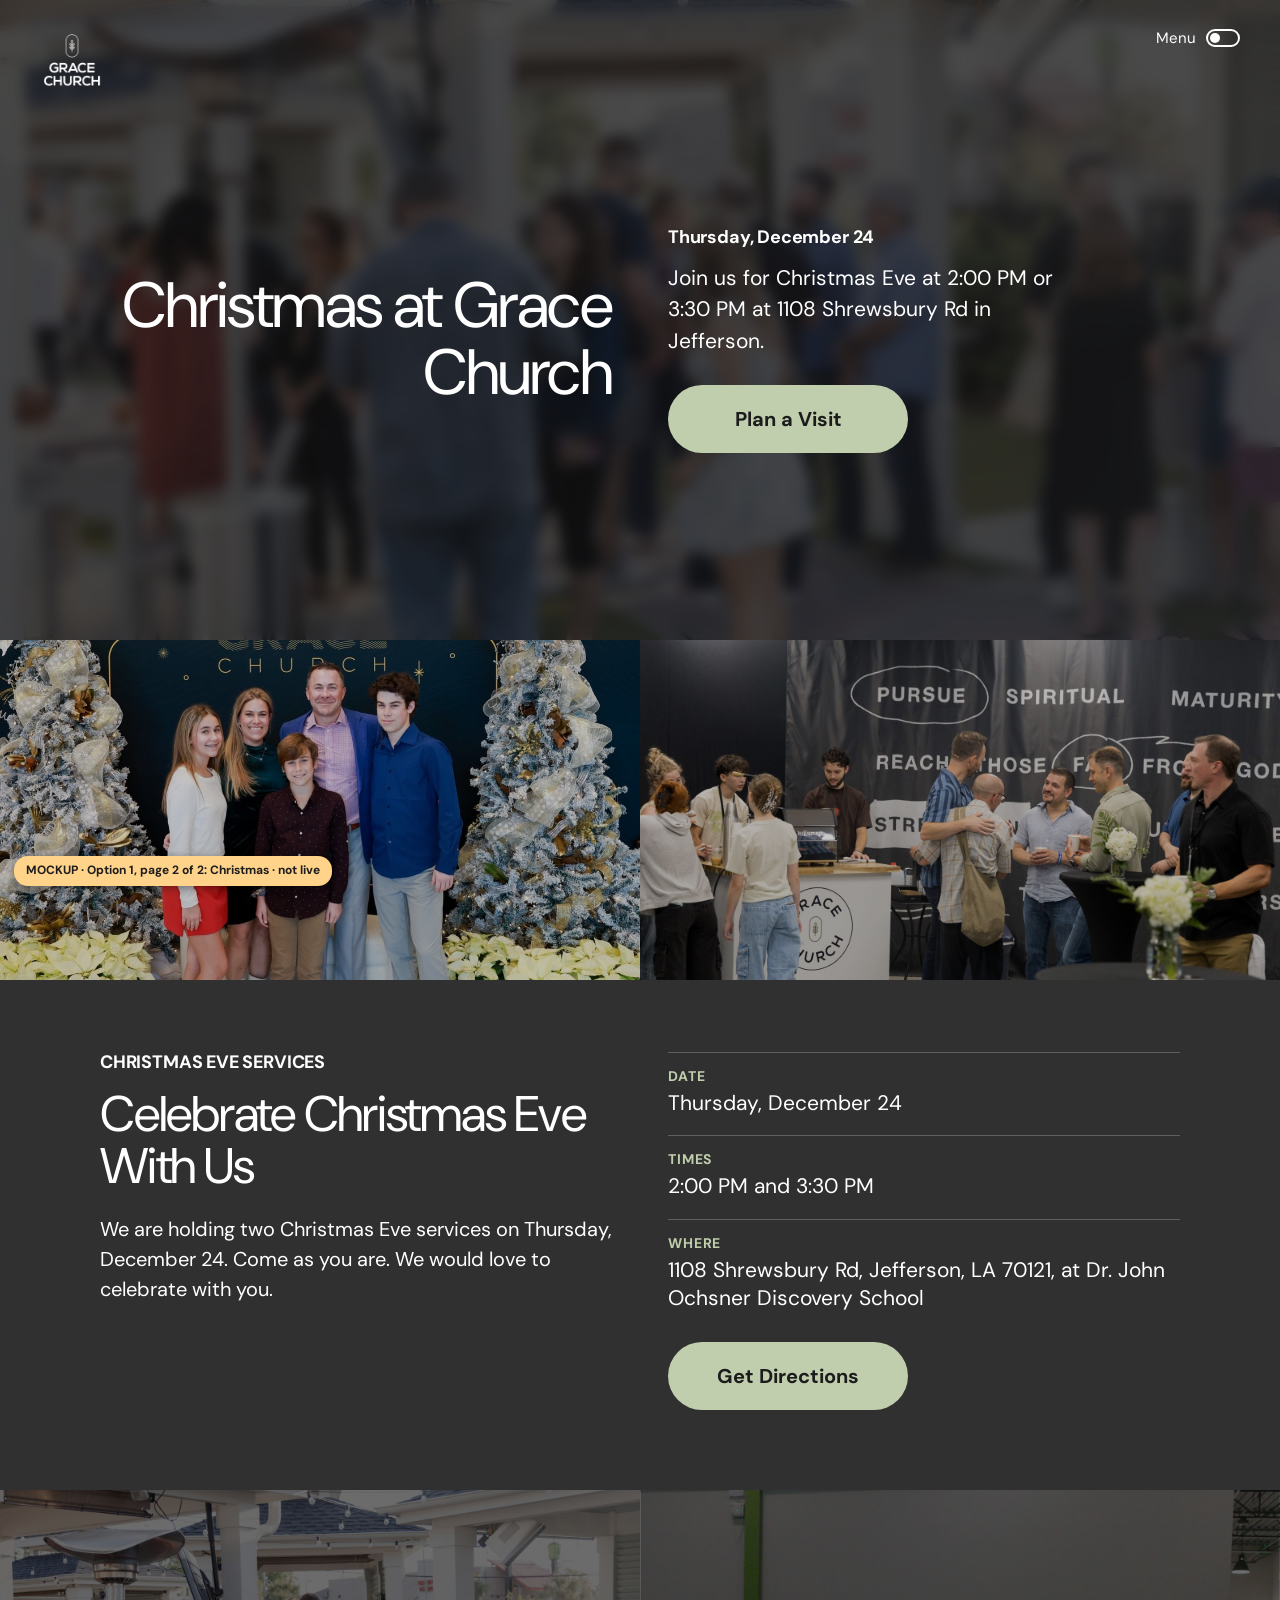
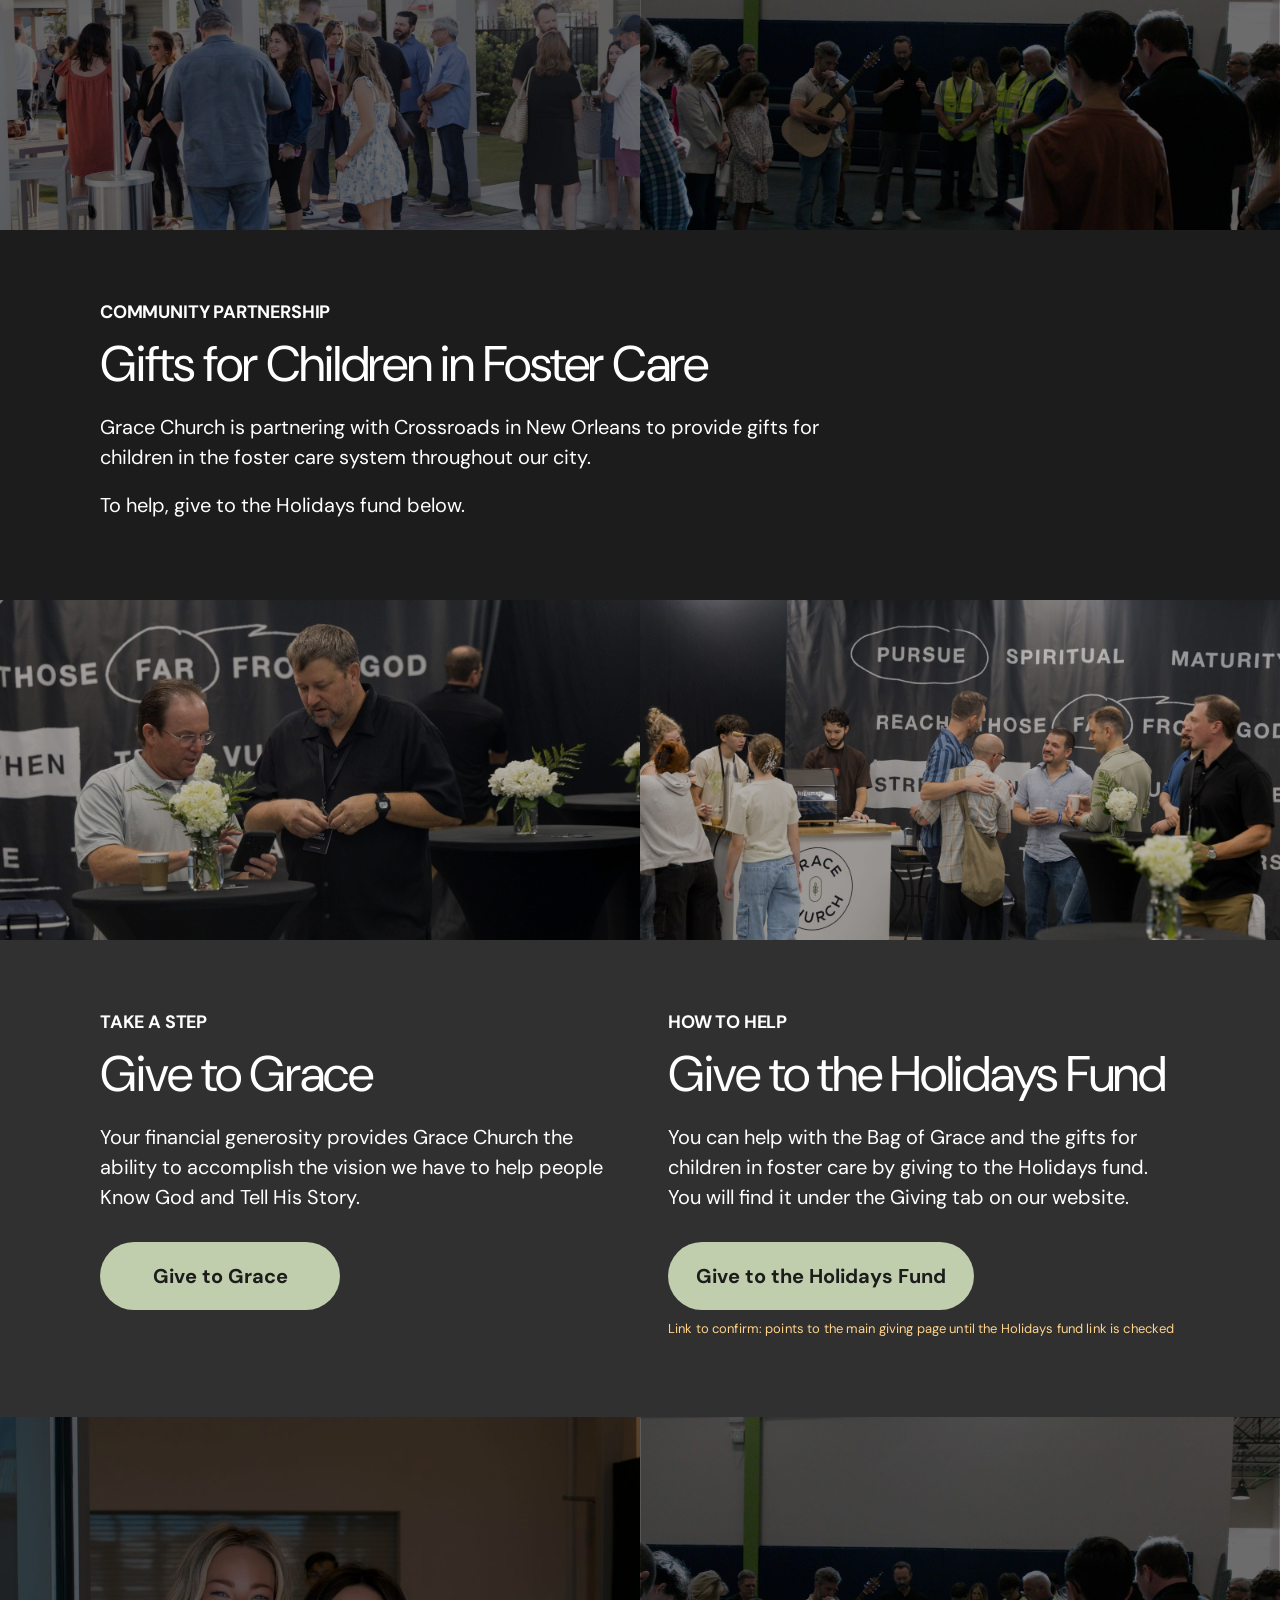
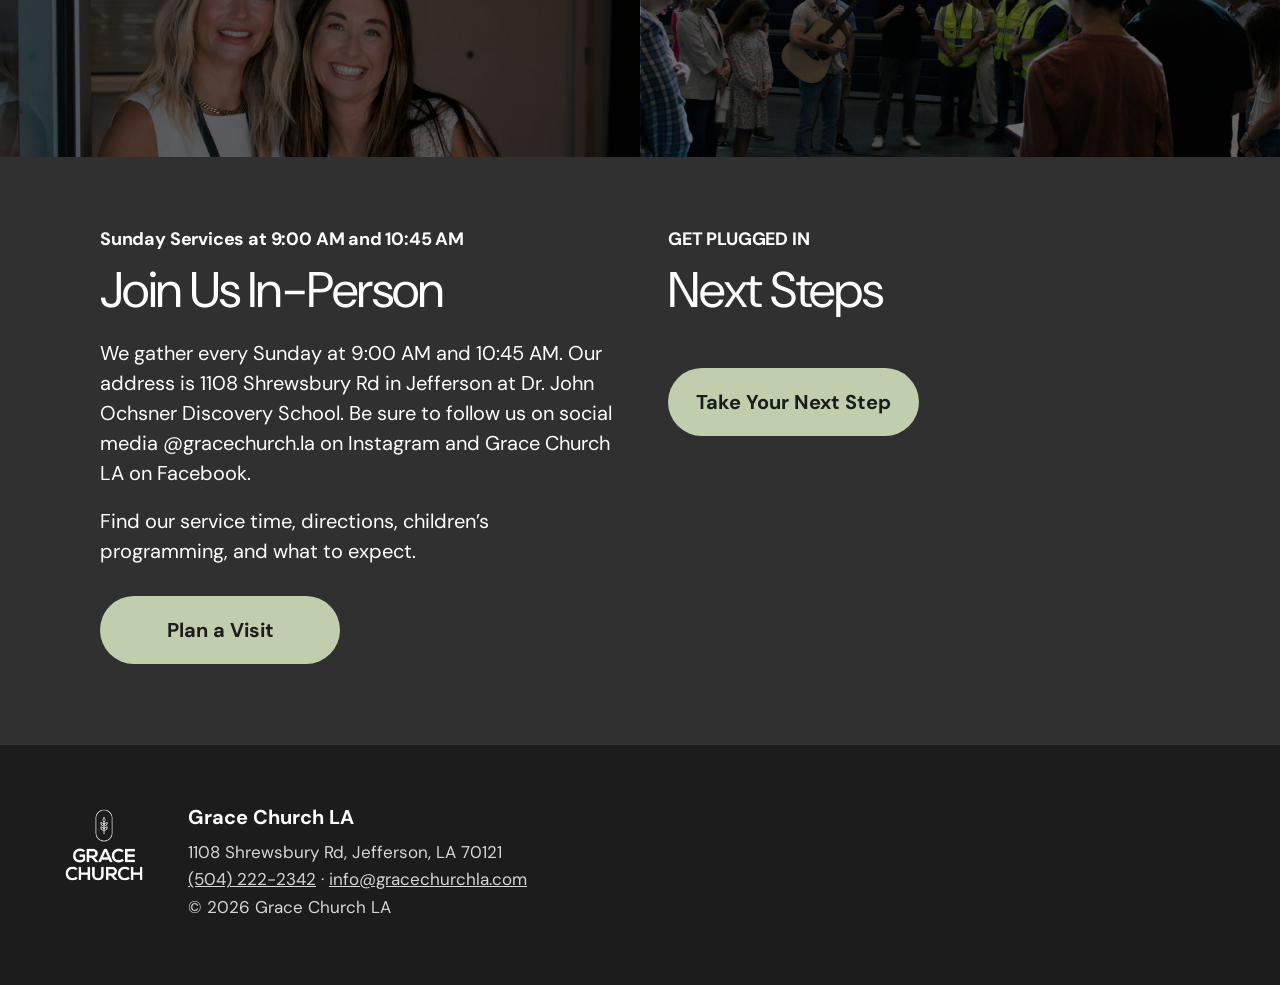
==== option1-page2-christmas.html @ ebaafb2e "Grace Church LA holiday page mockups (Set 1 and Set 2)" ====
<!doctype html>
<html lang="en">
<head>
<meta charset="utf-8">
<meta name="viewport" content="width=device-width, initial-scale=1">
<title>Christmas at Grace Church | Grace Church LA</title>
<meta name="robots" content="noindex">
<meta name="description" content="Mockup. Christmas Eve services at 2:00 PM and 3:30 PM on December 24, plus gifts for children in foster care through Crossroads.">
<link rel="preconnect" href="https://fonts.googleapis.com">
<link rel="preconnect" href="https://fonts.gstatic.com" crossorigin>
<link href="https://fonts.googleapis.com/css2?family=DM+Sans:wght@400;500;700&display=swap" rel="stylesheet">
<link rel="stylesheet" href="style.css?v=3">
</head>
<body>
<header class="hero">
  <div class="topbar">
    <a href="https://www.gracechurchla.com/"><img src="img/logo-white-stacked.png" alt="Grace Church"></a>
    <div class="menu">Menu <span class="toggle"></span></div>
  </div>
  <div class="hero-grid">
    <h1>Christmas at Grace Church</h1>
    <div>
      <div class="eyebrow">Thursday, December 24</div>
      <p>Join us for Christmas Eve at 2:00 PM or 3:30 PM at 1108 Shrewsbury Rd in Jefferson.</p>
      <a class="btn" href="https://www.gracechurchla.com/service-info">Plan a Visit</a>
    </div>
  </div>
</header>
<section class="band"><div class="strip"><div class="ph"><img src="img/christmas-backdrop.jpg" alt=""></div><div class="ph"><img src="img/hero-a-s.jpg" alt=""></div></div><div class="cols"><div><div class="eyebrow caps">Christmas Eve Services</div><h2>Celebrate Christmas Eve With Us</h2><p>We are holding two Christmas Eve services on Thursday, December 24. Come as you are. We would love to celebrate with you.</p></div><div><ul class="facts" style="margin-top:0"><li><b>Date</b><span>Thursday, December 24</span></li><li><b>Times</b><span>2:00 PM and 3:30 PM</span></li><li><b>Where</b><span>1108 Shrewsbury Rd, Jefferson, LA 70121, at Dr. John Ochsner Discovery School</span></li></ul><a class="btn" href="https://www.google.com/maps/search/?api=1&query=1108+Shrewsbury+Rd+Jefferson+LA+70121" style="margin-top:30px">Get Directions</a></div></div></section><section class="band ink"><div class="strip"><div class="ph"><img src="img/hero-b-s.jpg" alt=""></div><div class="ph"><img src="img/worship-s.jpg" alt=""></div></div><div class="cols single"><div><div class="eyebrow caps">Community Partnership</div><h2>Gifts for Children in Foster Care</h2><p>Grace Church is partnering with Crossroads in New Orleans to provide gifts for children in the foster care system throughout our city.</p><p>To help, give to the Holidays fund below.</p></div></div></section>
<section class="band">
  <div class="strip"><img src="img/conversation-s.jpg" alt=""><img src="img/hero-a-s.jpg" alt=""></div>
  <div class="cols">
    <div>
      <div class="eyebrow caps">Take a Step</div>
      <h2>Give to Grace</h2>
      <p>Your financial generosity provides Grace Church the ability to accomplish the vision we have to help people Know God and Tell His Story.</p>
      <a class="btn" href="https://gracechurchla.churchcenter.com/giving">Give to Grace</a>
    </div>
    <div id="help">
      <div class="eyebrow caps">How to Help</div>
      <h2>Give to the Holidays Fund</h2>
      <p>You can help with the Bag of Grace and the gifts for children in foster care by giving to the Holidays fund. You will find it under the Giving tab on our website.</p>
      <a class="btn" href="https://gracechurchla.churchcenter.com/giving">Give to the Holidays Fund</a>
      <span class="note">Link to confirm: points to the main giving page until the Holidays fund link is checked</span>
    </div>
  </div>
</section>
<section class="band">
  <div class="strip"><img src="img/volunteers-s.jpg" alt="Two Grace Church volunteers smiling at the guest entrance"><img src="img/worship-s.jpg" alt="Grace Church gathering with a guitarist leading worship"></div>
  <div class="cols">
    <div>
      <div class="eyebrow">Sunday Services at 9:00 AM and 10:45 AM</div>
      <h2>Join Us In-Person</h2>
      <p>We gather every Sunday at 9:00 AM and 10:45 AM. Our address is 1108 Shrewsbury Rd in Jefferson at Dr. John Ochsner Discovery School. Be sure to follow us on social media @gracechurch.la on Instagram and Grace Church LA on Facebook.</p>
      <p>Find our service time, directions, children&rsquo;s programming, and what to expect.</p>
      <a class="btn" href="https://www.gracechurchla.com/service-info">Plan a Visit</a>
    </div>
    <div class="stack">
      <div class="eyebrow caps">Get Plugged In</div>
      <h2>Next Steps</h2>
      <a class="btn" href="https://www.gracechurchla.com/next-steps">Take Your Next Step</a>
    </div>
  </div>
</section>
<footer>
  <div class="foot">
    <img src="img/logo-white-stacked.png" alt="">
    <p><strong>Grace Church LA</strong>
      1108 Shrewsbury Rd, Jefferson, LA 70121<br>
      <a href="tel:15042222342">(504) 222-2342</a> &middot; <a href="mailto:info@gracechurchla.com">info@gracechurchla.com</a><br>
      &copy; 2026 Grace Church LA</p>
  </div>
</footer>
<div class="tag">MOCKUP &middot; Option 1, page 2 of 2: Christmas &middot; not live</div>
</body>
</html>
---- style.css ----
/* Grace Church LA holiday page mockups. Tokens read from the live homepage on Nov 13, 2026:
   DM Sans, white headings at weight 400, alternating #1C1C1C / #303030 bands,
   pill buttons #C0CEAD with #1C1C1C text, 34px radius. No new colors or layouts. */
:root{
  --ink:#1C1C1C; --panel:#303030; --white:#FFFFFF; --sage:#C0CEAD;
  --muted:rgba(255,255,255,.82);
}
*{box-sizing:border-box;margin:0;padding:0}
html{scroll-behavior:smooth}
body{font-family:"DM Sans",system-ui,-apple-system,"Segoe UI",Roboto,sans-serif;background:var(--ink);color:var(--white);-webkit-font-smoothing:antialiased}
img{display:block;max-width:100%}
a{color:inherit}

/* Hero */
.hero{position:relative;min-height:640px;display:flex;align-items:center;background:#111 url("img/hero-b-s.jpg") center/cover no-repeat;isolation:isolate}
.hero::before{content:"";position:absolute;inset:0;background:rgba(20,20,20,.55);backdrop-filter:blur(7px);-webkit-backdrop-filter:blur(7px);z-index:-1}
.topbar{position:absolute;top:0;left:0;right:0;display:flex;justify-content:space-between;align-items:flex-start;padding:28px 40px}
.topbar img{width:64px;height:64px}
.menu{font-size:15px;display:flex;align-items:center;gap:10px}
.toggle{width:34px;height:18px;border:2px solid var(--white);border-radius:12px;position:relative}
.toggle::after{content:"";position:absolute;left:2px;top:2px;width:10px;height:10px;border-radius:50%;background:var(--white)}
.hero-grid{width:100%;max-width:1160px;margin:0 auto;padding:120px 40px 80px;display:grid;grid-template-columns:1fr 1fr;gap:56px;align-items:center}
h1,h2,h3{font-weight:400;letter-spacing:-.025em;line-height:1.04}
h1{font-size:clamp(40px,5.2vw,64px);text-align:right}
.hero p,.hero .eyebrow{max-width:30ch}
.eyebrow{font-weight:700;font-size:18px;line-height:1.2;letter-spacing:-.01em;margin-bottom:14px;text-transform:none}
.eyebrow.caps{text-transform:uppercase}
p{font-size:20px;line-height:1.5;color:var(--white)}
.hero p{font-size:21px;margin-bottom:28px}

/* Pill button */
.btn{display:inline-flex;align-items:center;justify-content:center;min-width:240px;height:68px;padding:6px 28px;border-radius:34px;background:var(--sage);color:var(--ink);font-weight:700;font-size:20px;text-decoration:none;text-align:center}
.btn:hover{filter:brightness(1.06)}
.btn:focus-visible{outline:3px solid var(--white);outline-offset:3px}
.note{display:block;margin-top:10px;font-size:13px;color:#FFD38A;letter-spacing:.01em}

/* Bands */
.band{background:var(--panel)}
.band.ink{background:var(--ink)}
.strip{display:grid;grid-template-columns:1fr 1fr;grid-template-rows:340px;height:340px;overflow:hidden}
.strip>*{min-width:0;min-height:0;height:340px;overflow:hidden}
.strip img{width:100%;height:340px;object-fit:cover;object-position:50% 20%;filter:brightness(.78)}
/* Crop windows set per photo so heads and faces stay inside the strip */
.strip img[src*="hero-a"]{object-position:50% 0%}
.strip img[src*="hero-b"]{object-position:50% 20%}
.strip img[src*="worship"]{object-position:50% 10%}
.strip img[src*="conversation"]{object-position:50% 0%}
.strip img[src*="christmas-backdrop"]{object-position:50% 42%}
.strip img[src*="volunteers"]{object-position:50% 44%}
.cols{max-width:1160px;margin:0 auto;padding:72px 40px 80px;display:grid;grid-template-columns:1fr 1fr;gap:56px}
.cols.single{grid-template-columns:minmax(0,760px)}
h2{font-size:clamp(34px,4.1vw,50px);margin-bottom:22px}
.band p+p{margin-top:18px}
.band .btn{margin-top:30px}
.facts{list-style:none;margin-top:28px;display:grid;gap:18px}
.facts li{border-top:1px solid rgba(255,255,255,.22);padding-top:14px}
.facts b{display:block;font-size:14px;letter-spacing:.06em;text-transform:uppercase;color:var(--sage);margin-bottom:4px}
.facts span{font-size:21px;line-height:1.35}
.stack{display:flex;flex-direction:column;align-items:flex-start}

/* Footer: wording matches the live footer (Grace Church LA, tap-to-call phone, address) */
footer{background:var(--ink);padding:56px 40px 64px;border-top:1px solid rgba(255,255,255,.12)}
.foot{max-width:1160px;margin:0 auto;display:grid;grid-template-columns:auto 1fr;gap:40px;align-items:start}
.foot img{width:88px}
.foot p{font-size:17px;line-height:1.6;color:var(--muted)}
.foot strong{display:block;font-size:20px;color:var(--white);margin-bottom:6px;font-weight:700}

/* Mockup label, not part of the design */
.tag{position:fixed;left:14px;bottom:14px;z-index:20;background:#FFD38A;color:#1C1C1C;font:700 12px/1.3 "DM Sans",system-ui,sans-serif;padding:7px 12px;border-radius:14px;box-shadow:0 2px 8px rgba(0,0,0,.4)}

@media(max-width:820px){
  .hero{min-height:0}
  .hero-grid,.cols{grid-template-columns:1fr;gap:32px}
  .hero-grid{padding:130px 24px 56px}
  h1{text-align:left}
  .cols{padding:48px 24px 56px}
  .strip{height:260px;grid-template-rows:260px;grid-template-columns:1fr}
  .strip>*,.strip img{height:260px}
  .strip>*:nth-child(2){display:none}
  .topbar{padding:20px 24px}
  .btn{min-width:0;width:100%}
  .foot{grid-template-columns:1fr}
  footer{padding:40px 24px 56px}
}
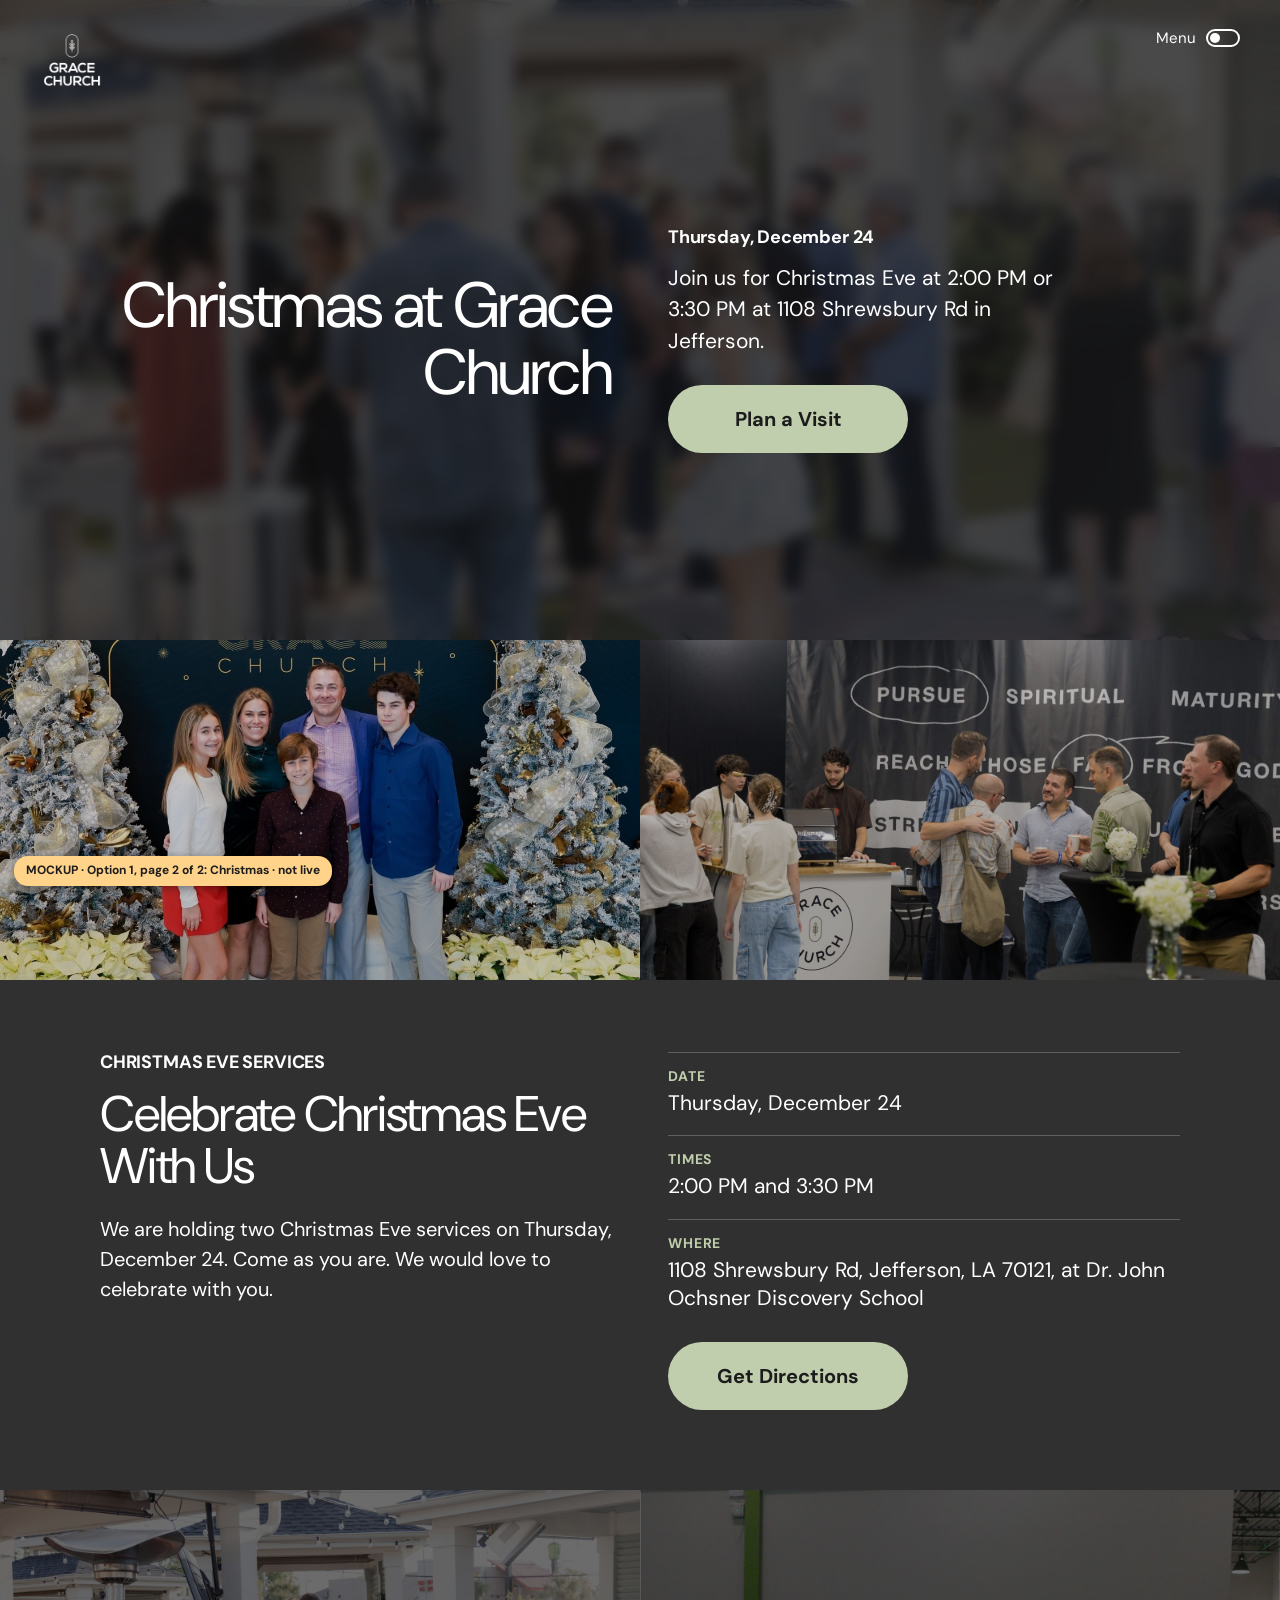
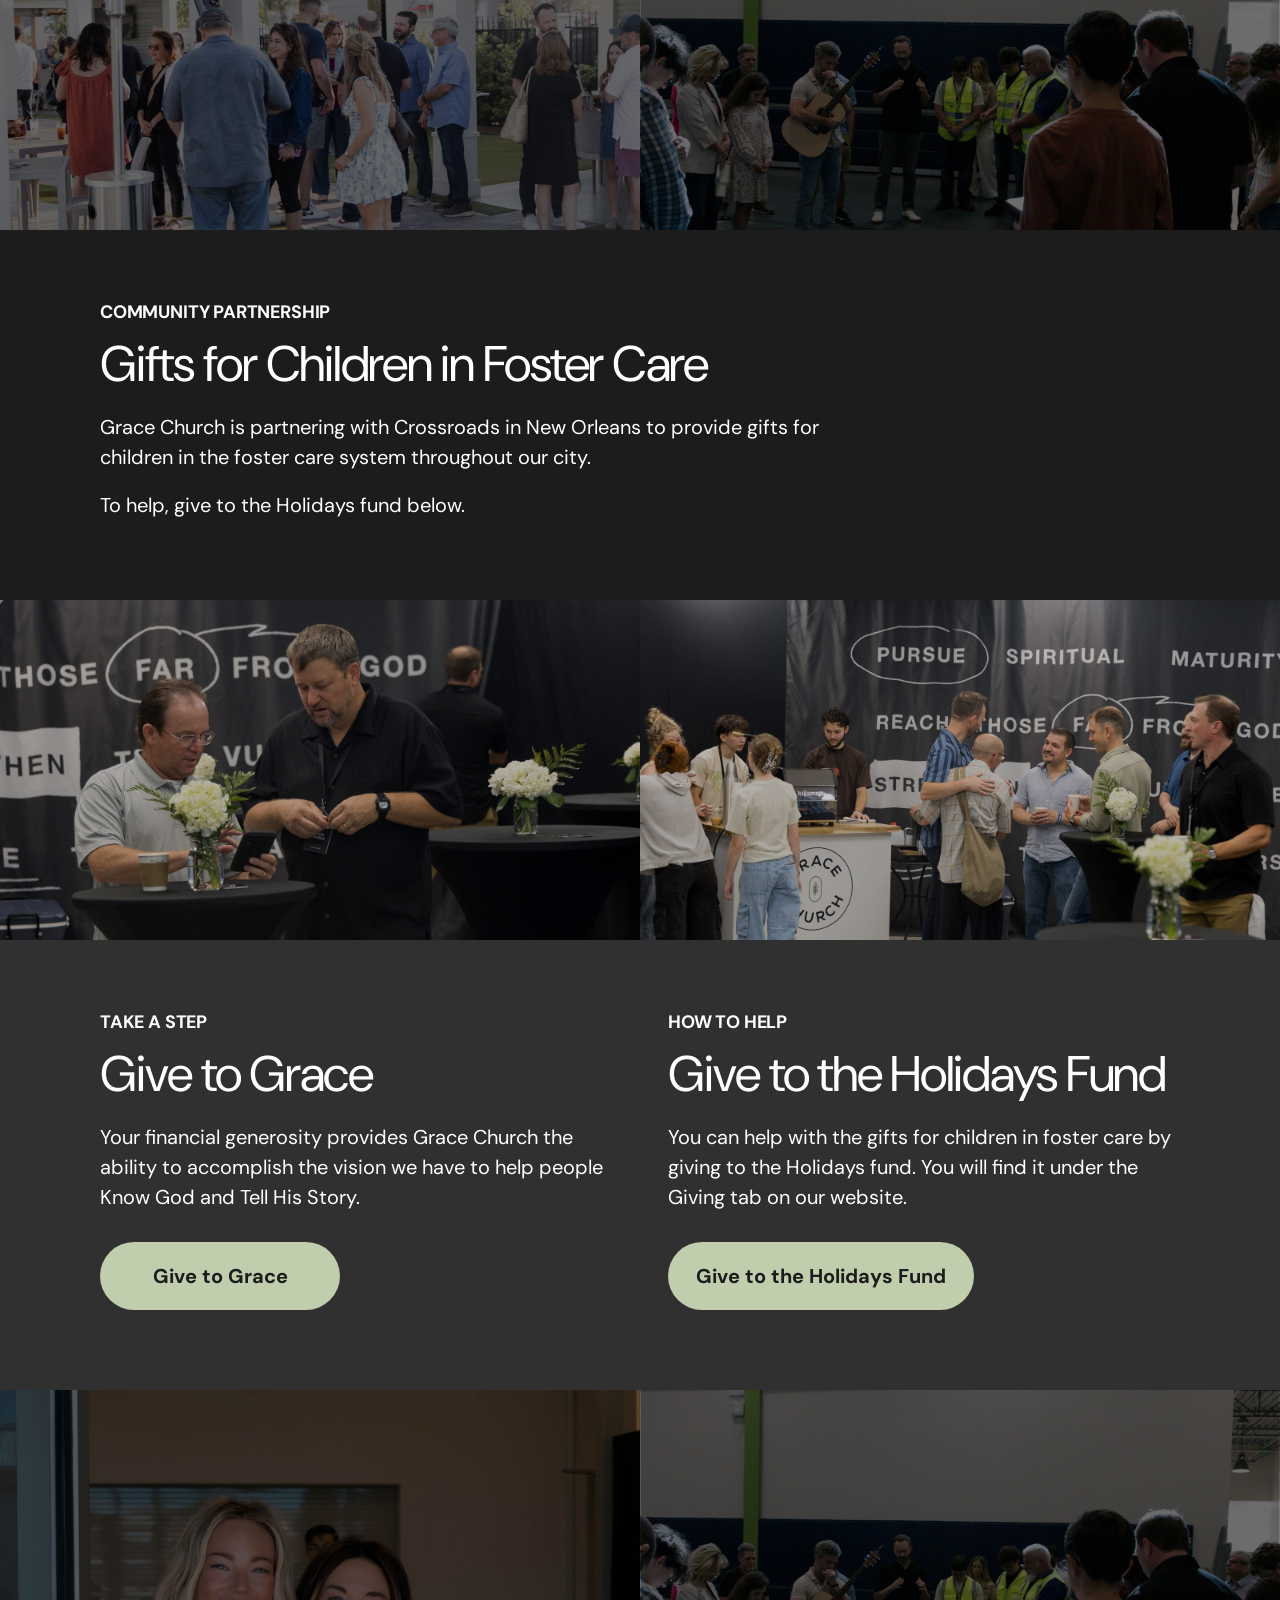
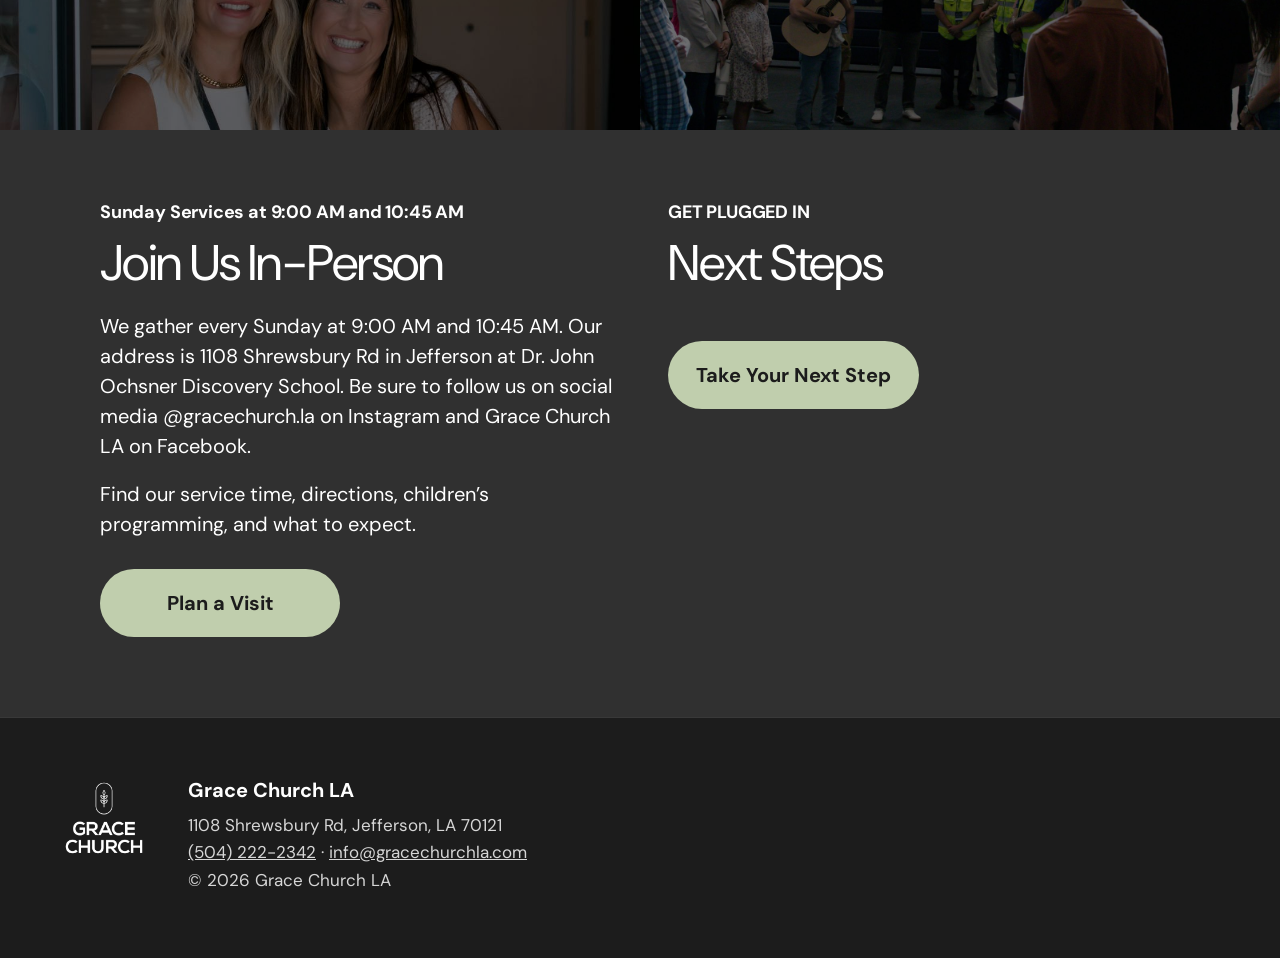
==== commit 34c05237: "Point Holidays fund buttons to the fund's own link; page-specific help sentence on the two-page Set " ====
--- a/option1-page2-christmas.html
+++ b/option1-page2-christmas.html
@@ -39,9 +39,8 @@
     <div id="help">
       <div class="eyebrow caps">How to Help</div>
       <h2>Give to the Holidays Fund</h2>
-      <p>You can help with the Bag of Grace and the gifts for children in foster care by giving to the Holidays fund. You will find it under the Giving tab on our website.</p>
-      <a class="btn" href="https://gracechurchla.churchcenter.com/giving">Give to the Holidays Fund</a>
-      <span class="note">Link to confirm: points to the main giving page until the Holidays fund link is checked</span>
+      <p>You can help with the gifts for children in foster care by giving to the Holidays fund. You will find it under the Giving tab on our website.</p>
+      <a class="btn" href="https://gracechurchla.churchcenter.com/giving/to/holidays">Give to the Holidays Fund</a>
     </div>
   </div>
 </section>
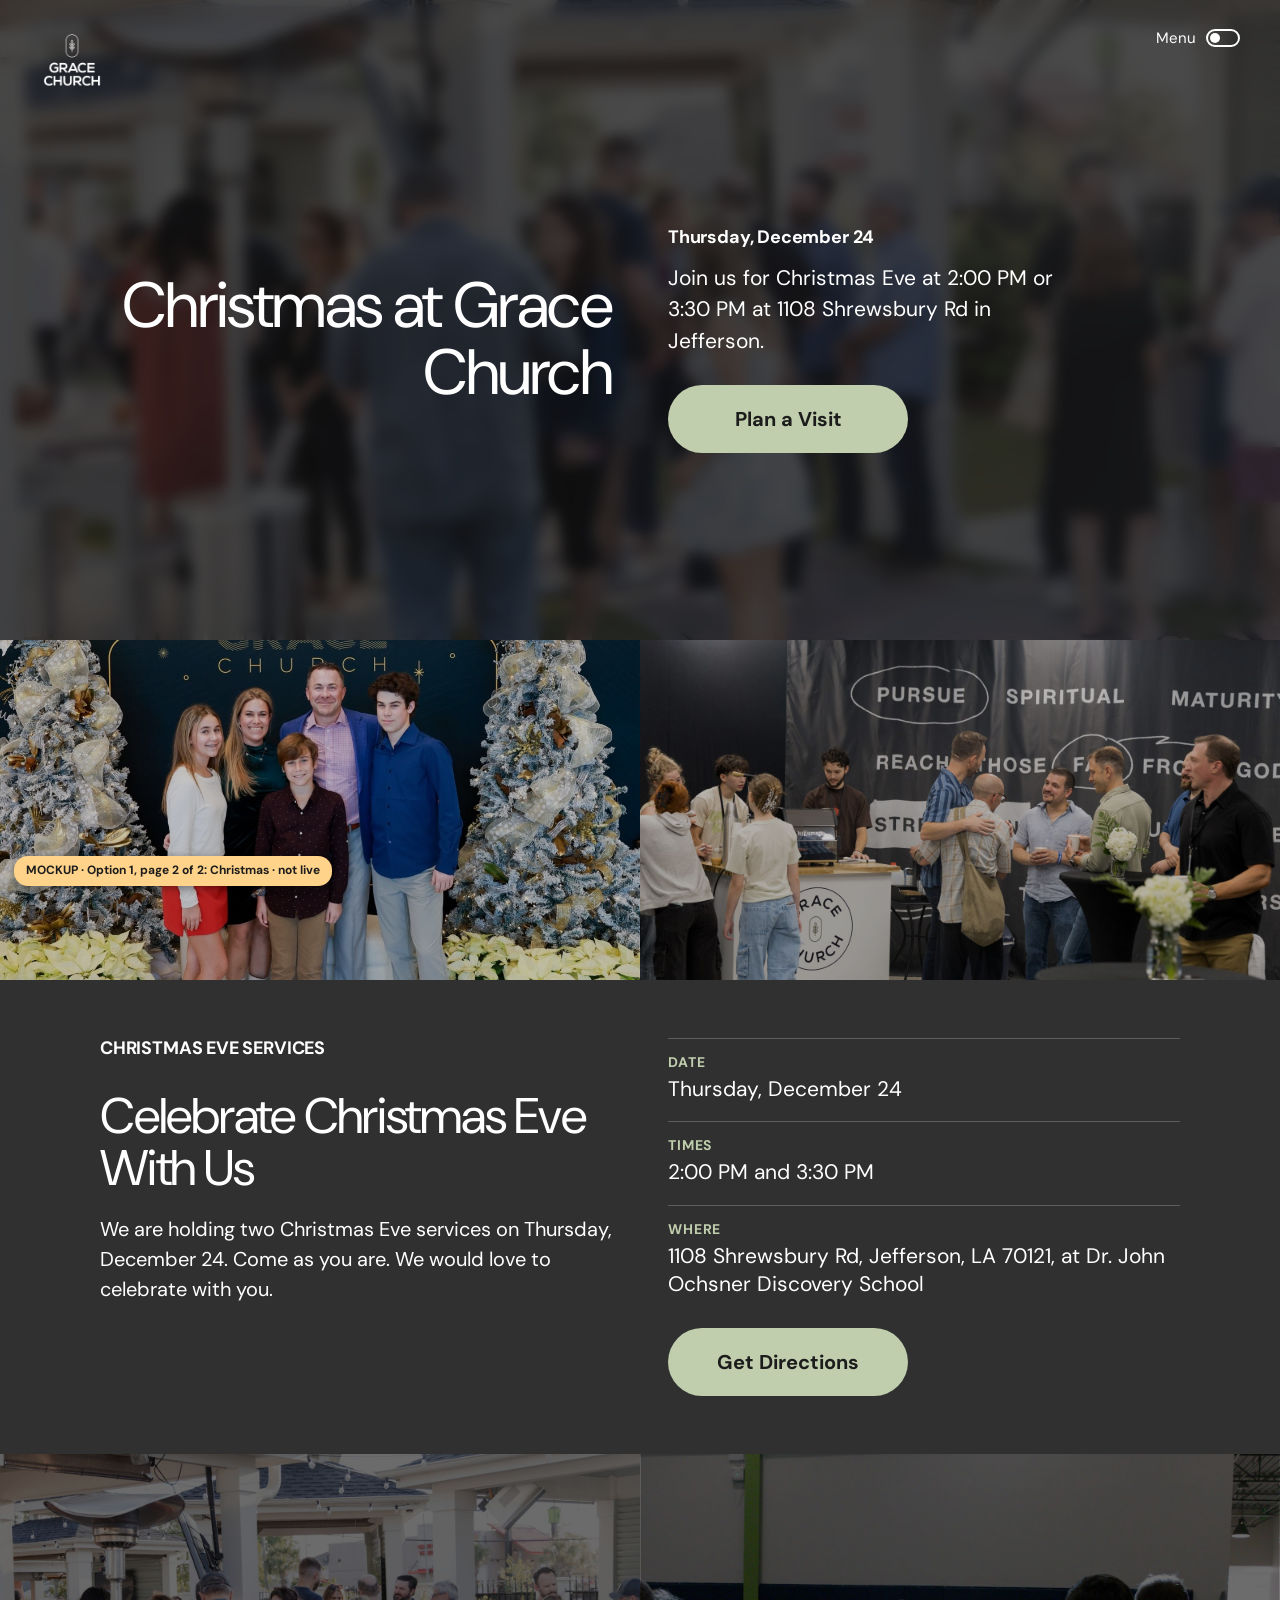
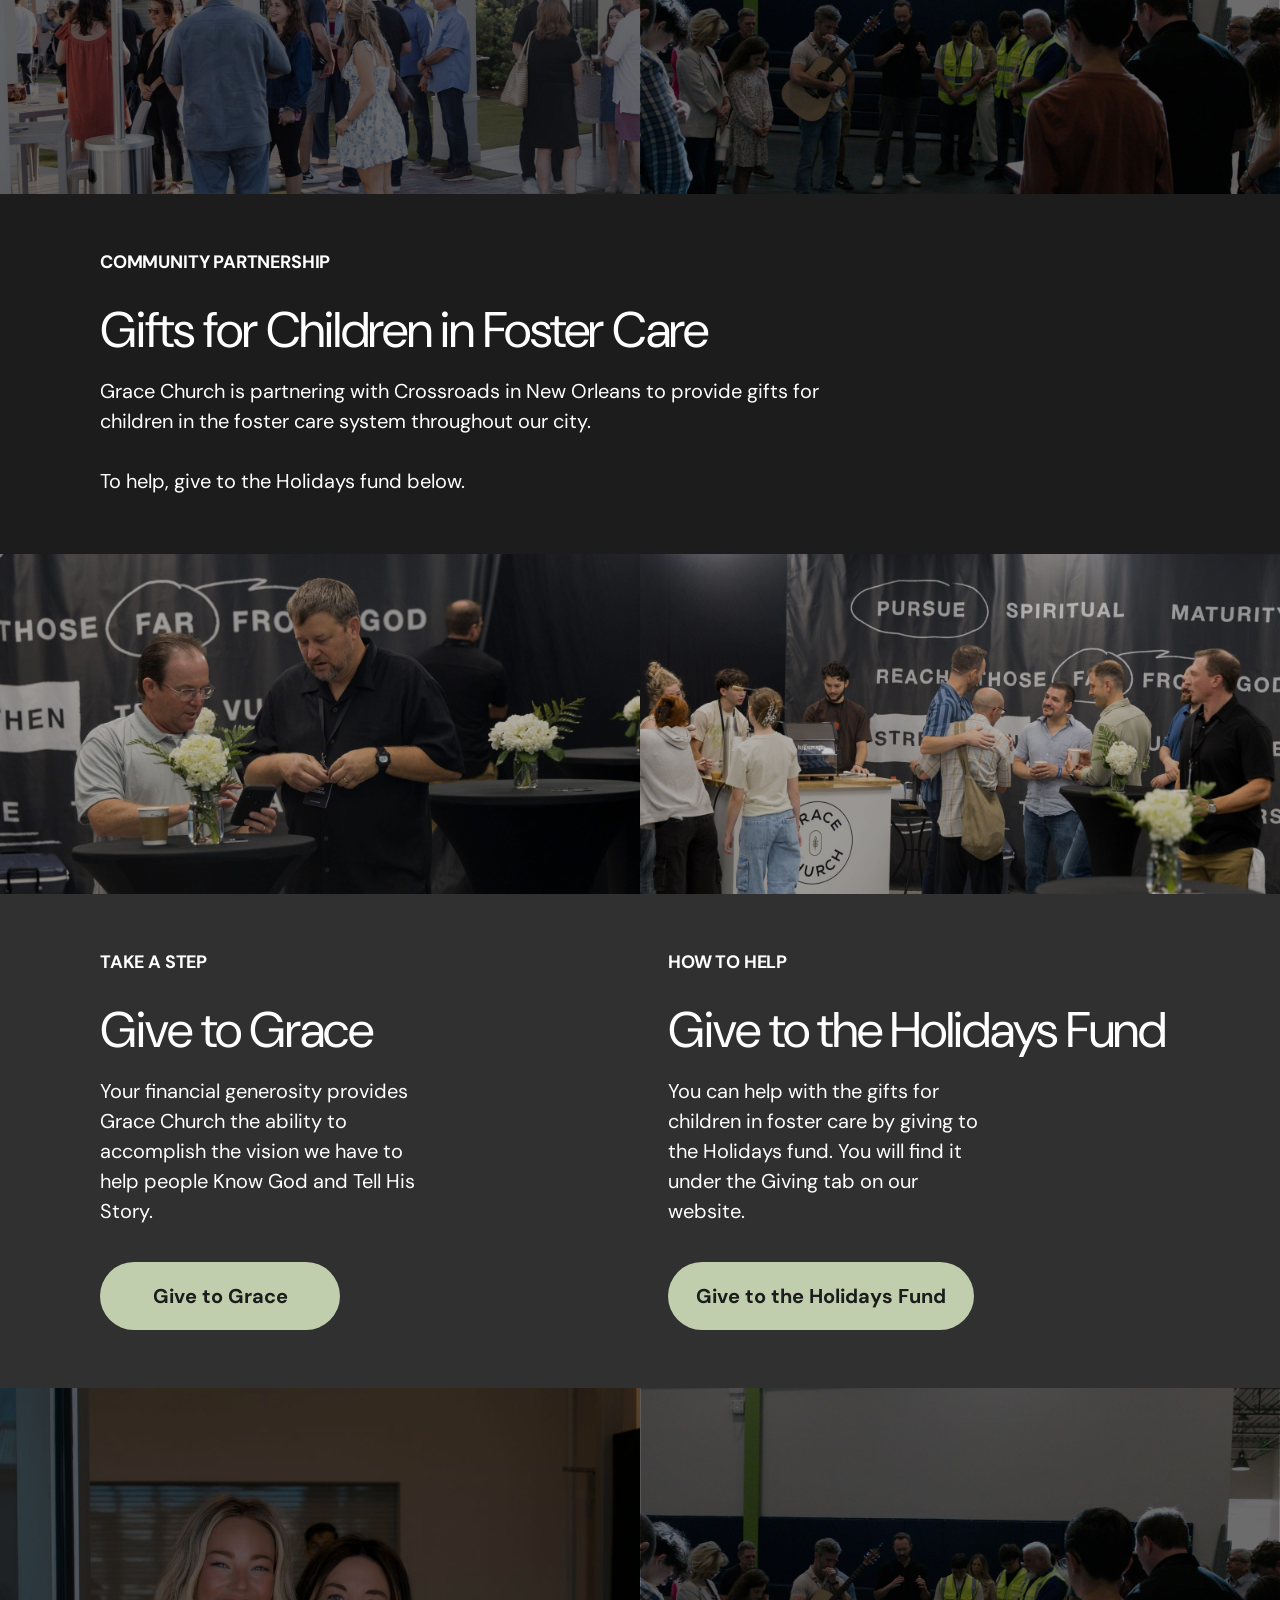
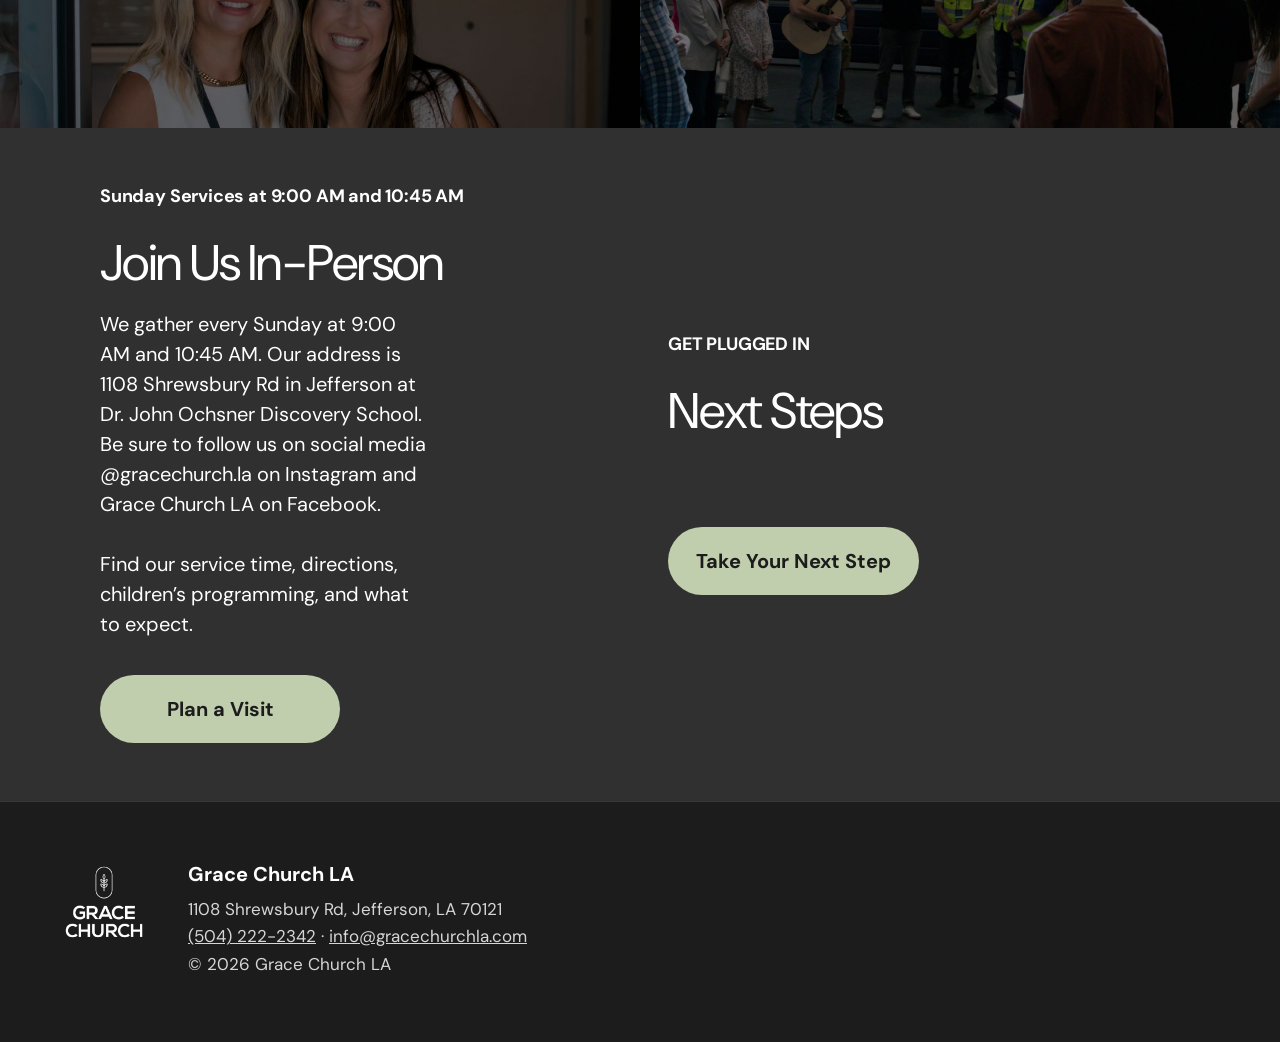
==== commit ab719440: "Match the live homepage spacing rhythm (desktop and phone) in all six mockups Co-Authored-By: Claude" ====
--- a/option1-page2-christmas.html
+++ b/option1-page2-christmas.html
@@ -9,7 +9,7 @@
 <link rel="preconnect" href="https://fonts.googleapis.com">
 <link rel="preconnect" href="https://fonts.gstatic.com" crossorigin>
 <link href="https://fonts.googleapis.com/css2?family=DM+Sans:wght@400;500;700&display=swap" rel="stylesheet">
-<link rel="stylesheet" href="style.css?v=3">
+<link rel="stylesheet" href="style.css?v=6">
 </head>
 <body>
 <header class="hero">
@@ -27,7 +27,7 @@
   </div>
 </header>
 <section class="band"><div class="strip"><div class="ph"><img src="img/christmas-backdrop.jpg" alt=""></div><div class="ph"><img src="img/hero-a-s.jpg" alt=""></div></div><div class="cols"><div><div class="eyebrow caps">Christmas Eve Services</div><h2>Celebrate Christmas Eve With Us</h2><p>We are holding two Christmas Eve services on Thursday, December 24. Come as you are. We would love to celebrate with you.</p></div><div><ul class="facts" style="margin-top:0"><li><b>Date</b><span>Thursday, December 24</span></li><li><b>Times</b><span>2:00 PM and 3:30 PM</span></li><li><b>Where</b><span>1108 Shrewsbury Rd, Jefferson, LA 70121, at Dr. John Ochsner Discovery School</span></li></ul><a class="btn" href="https://www.google.com/maps/search/?api=1&query=1108+Shrewsbury+Rd+Jefferson+LA+70121" style="margin-top:30px">Get Directions</a></div></div></section><section class="band ink"><div class="strip"><div class="ph"><img src="img/hero-b-s.jpg" alt=""></div><div class="ph"><img src="img/worship-s.jpg" alt=""></div></div><div class="cols single"><div><div class="eyebrow caps">Community Partnership</div><h2>Gifts for Children in Foster Care</h2><p>Grace Church is partnering with Crossroads in New Orleans to provide gifts for children in the foster care system throughout our city.</p><p>To help, give to the Holidays fund below.</p></div></div></section>
-<section class="band">
+<section class="band hp">
   <div class="strip"><img src="img/conversation-s.jpg" alt=""><img src="img/hero-a-s.jpg" alt=""></div>
   <div class="cols">
     <div>
@@ -44,7 +44,7 @@
     </div>
   </div>
 </section>
-<section class="band">
+<section class="band hp">
   <div class="strip"><img src="img/volunteers-s.jpg" alt="Two Grace Church volunteers smiling at the guest entrance"><img src="img/worship-s.jpg" alt="Grace Church gathering with a guitarist leading worship"></div>
   <div class="cols">
     <div>
--- a/style.css
+++ b/style.css
@@ -82,3 +82,30 @@
   .foot{grid-template-columns:1fr}
   footer{padding:40px 24px 56px}
 }
+
+/* Phone and tablet (820px and below): clear section breaks, 56px like the other sections.
+   32px grid gap + 24px = 56px above "Get Plugged In" (all pages) and above "How to Help" (Set 1). */
+@media(max-width:820px){
+  .cols>.stack,.cols>#help{margin-top:24px}
+}
+
+/* Homepage rhythm. Values measured on the live homepage (Join Us In-Person and Give sections), Nov 19, 2026:
+   eyebrow to heading 30px, heading to text 20px, paragraph to paragraph 30px, text to button 36px,
+   heading to button 90px (Next Steps: 70px margin + 20px heading margin), section padding 58px, paragraph width 330px,
+   Next Steps block vertically centered next to the Join column. */
+.band .eyebrow,.split .eyebrow,.help .eyebrow{margin-bottom:30px}
+h2{margin-bottom:20px}
+.band p+p,.split .txt p+p,.help p+p{margin-top:30px}
+.band .btn,.split .txt .btn{margin-top:36px}
+.cols{padding-top:58px;padding-bottom:58px}
+.hp .cols p{max-width:330px}
+.hp .cols>.stack{align-self:center}
+.hp .cols>.stack .btn{margin-top:70px}
+@media(max-width:820px){
+  .cols{padding:42px 36px 44px}
+  .band p+p,.split .txt p+p,.help p+p{margin-top:24px}
+  .band .btn,.split .txt .btn{margin-top:30px}
+  .hp .cols p{max-width:none}
+  .hp .cols>.stack{align-self:auto}
+  .hp .cols>.stack .btn{margin-top:56px}
+}
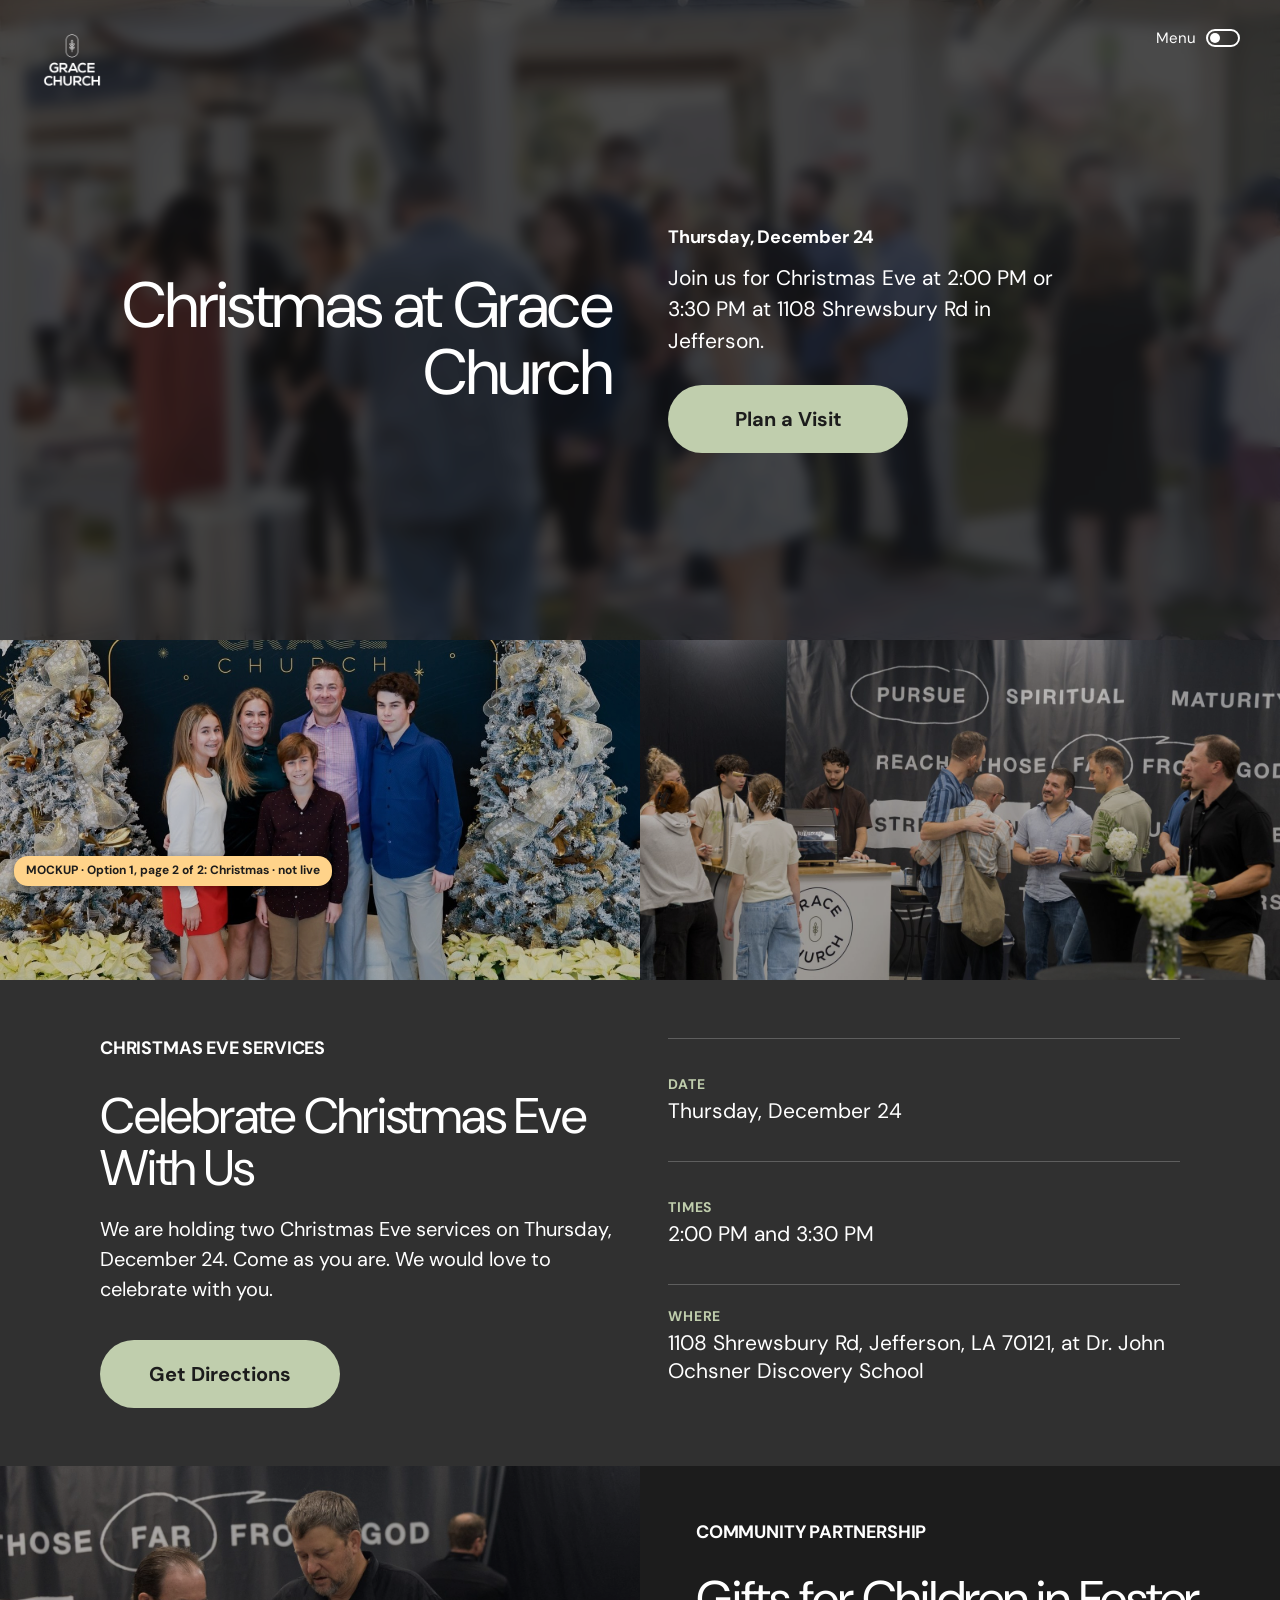
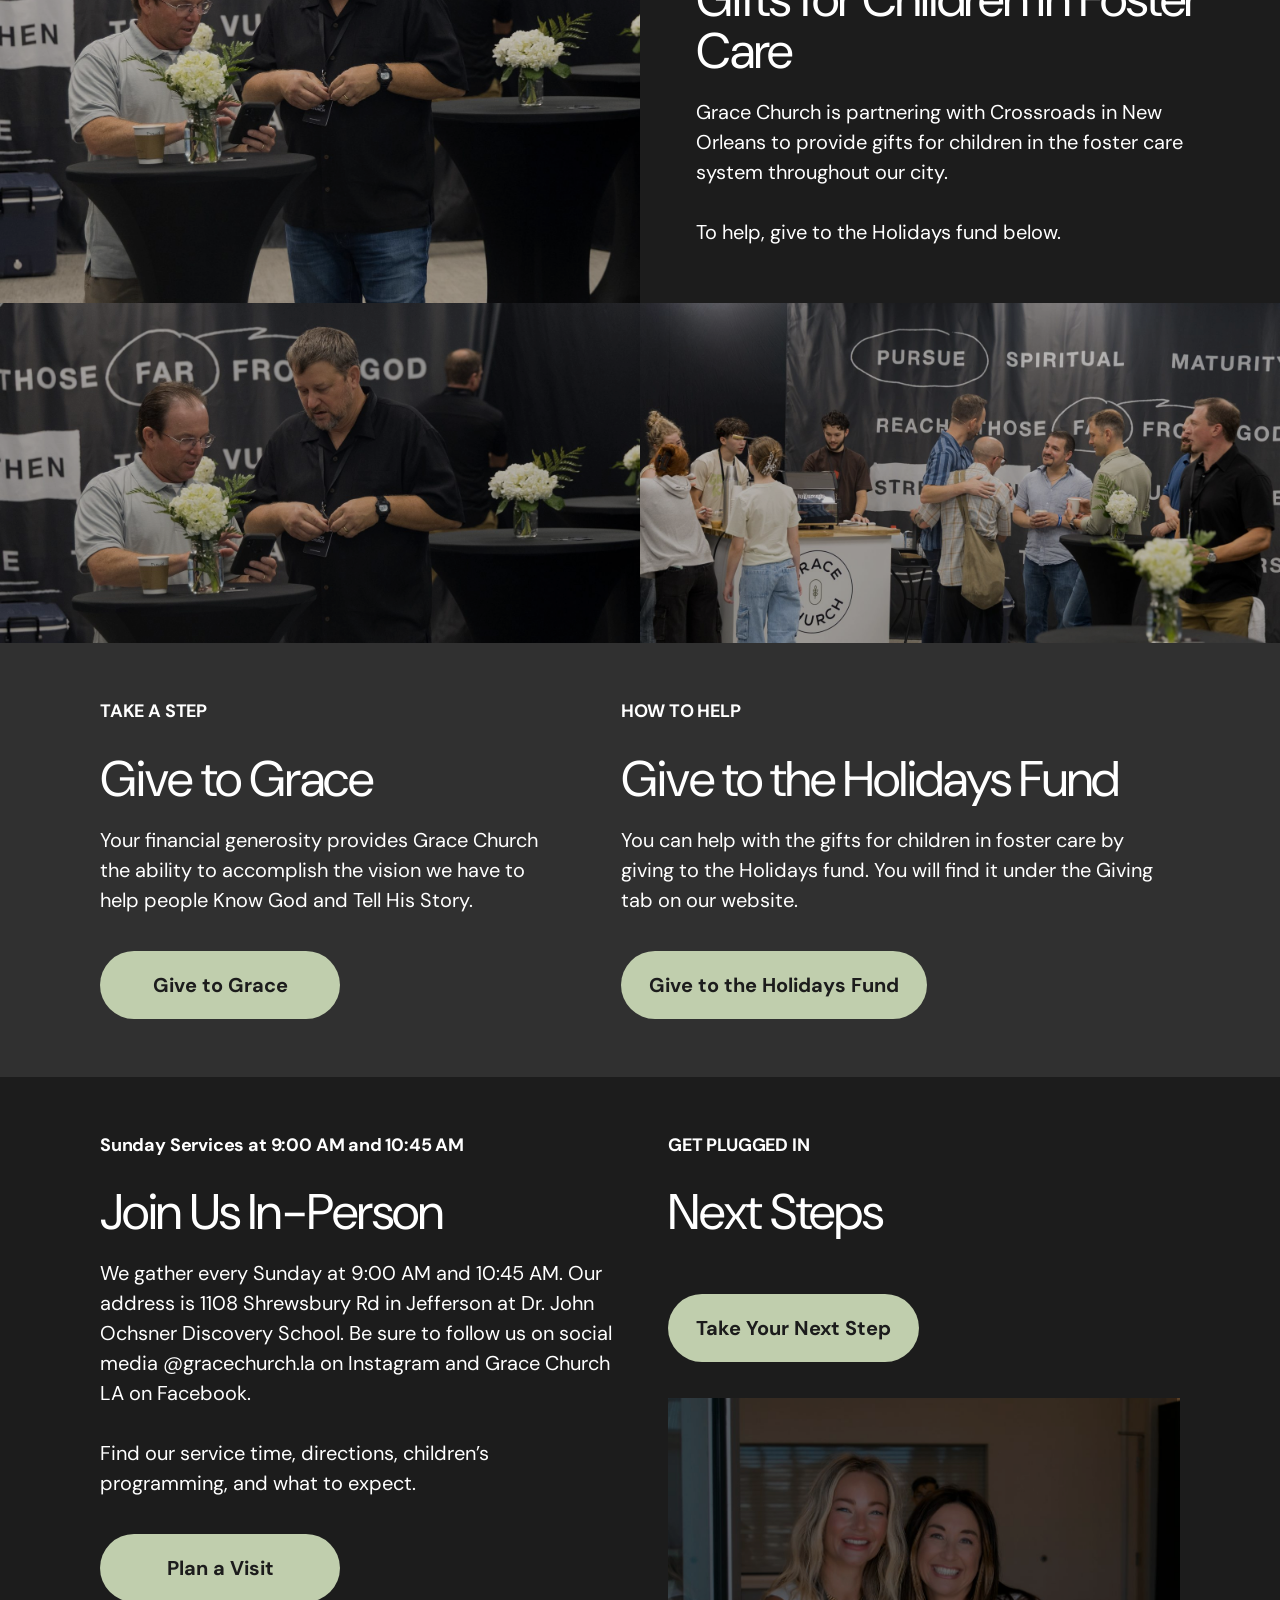
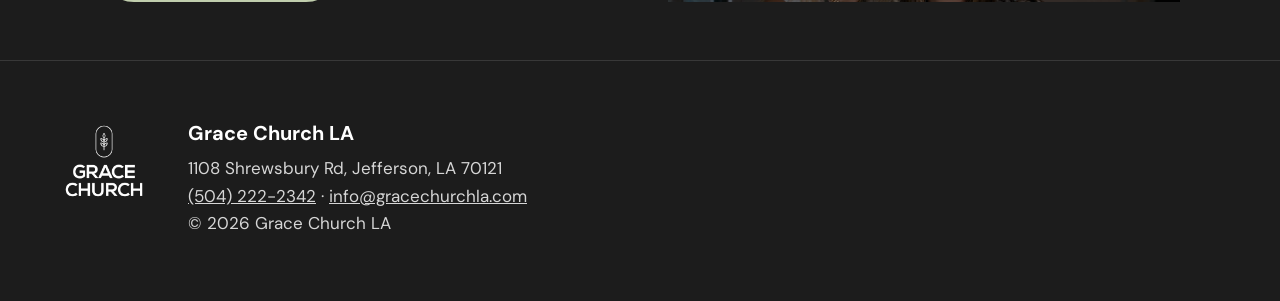
==== commit 0f65f49b: "Remove dead space: two-column sections now end together on all six mockups; Join band has a photo un" ====
--- a/option1-page2-christmas.html
+++ b/option1-page2-christmas.html
@@ -9,7 +9,8 @@
 <link rel="preconnect" href="https://fonts.googleapis.com">
 <link rel="preconnect" href="https://fonts.gstatic.com" crossorigin>
 <link href="https://fonts.googleapis.com/css2?family=DM+Sans:wght@400;500;700&display=swap" rel="stylesheet">
-<link rel="stylesheet" href="style.css?v=6">
+<link rel="stylesheet" href="style.css?v=11">
+<link rel="stylesheet" href="style2.css?v=11">
 </head>
 <body>
 <header class="hero">
@@ -26,8 +27,8 @@
     </div>
   </div>
 </header>
-<section class="band"><div class="strip"><div class="ph"><img src="img/christmas-backdrop.jpg" alt=""></div><div class="ph"><img src="img/hero-a-s.jpg" alt=""></div></div><div class="cols"><div><div class="eyebrow caps">Christmas Eve Services</div><h2>Celebrate Christmas Eve With Us</h2><p>We are holding two Christmas Eve services on Thursday, December 24. Come as you are. We would love to celebrate with you.</p></div><div><ul class="facts" style="margin-top:0"><li><b>Date</b><span>Thursday, December 24</span></li><li><b>Times</b><span>2:00 PM and 3:30 PM</span></li><li><b>Where</b><span>1108 Shrewsbury Rd, Jefferson, LA 70121, at Dr. John Ochsner Discovery School</span></li></ul><a class="btn" href="https://www.google.com/maps/search/?api=1&query=1108+Shrewsbury+Rd+Jefferson+LA+70121" style="margin-top:30px">Get Directions</a></div></div></section><section class="band ink"><div class="strip"><div class="ph"><img src="img/hero-b-s.jpg" alt=""></div><div class="ph"><img src="img/worship-s.jpg" alt=""></div></div><div class="cols single"><div><div class="eyebrow caps">Community Partnership</div><h2>Gifts for Children in Foster Care</h2><p>Grace Church is partnering with Crossroads in New Orleans to provide gifts for children in the foster care system throughout our city.</p><p>To help, give to the Holidays fund below.</p></div></div></section>
-<section class="band hp">
+<section class="band"><div class="strip"><div class="ph"><img src="img/christmas-backdrop.jpg" alt=""></div><div class="ph"><img src="img/hero-a-s.jpg" alt=""></div></div><div class="cols"><div><div class="eyebrow caps">Christmas Eve Services</div><h2>Celebrate Christmas Eve With Us</h2><p>We are holding two Christmas Eve services on Thursday, December 24. Come as you are. We would love to celebrate with you.</p><a class="btn" href="https://www.google.com/maps/search/?api=1&query=1108+Shrewsbury+Rd+Jefferson+LA+70121">Get Directions</a></div><div class="factscol"><ul class="facts"><li><b>Date</b><span>Thursday, December 24</span></li><li><b>Times</b><span>2:00 PM and 3:30 PM</span></li><li><b>Where</b><span>1108 Shrewsbury Rd, Jefferson, LA 70121, at Dr. John Ochsner Discovery School</span></li></ul></div></div></section><section class="split"><div class="pic"><img src="img/conversation-s.jpg" alt=""></div><div class="txt"><div class="eyebrow caps">Community Partnership</div><h2>Gifts for Children in Foster Care</h2><p>Grace Church is partnering with Crossroads in New Orleans to provide gifts for children in the foster care system throughout our city.</p><p>To help, give to the Holidays fund below.</p></div></section>
+<section class="band hp give">
   <div class="strip"><img src="img/conversation-s.jpg" alt=""><img src="img/hero-a-s.jpg" alt=""></div>
   <div class="cols">
     <div>
@@ -44,8 +45,7 @@
     </div>
   </div>
 </section>
-<section class="band hp">
-  <div class="strip"><img src="img/volunteers-s.jpg" alt="Two Grace Church volunteers smiling at the guest entrance"><img src="img/worship-s.jpg" alt="Grace Church gathering with a guitarist leading worship"></div>
+<section class="band ink hp join">
   <div class="cols">
     <div>
       <div class="eyebrow">Sunday Services at 9:00 AM and 10:45 AM</div>
@@ -58,6 +58,7 @@
       <div class="eyebrow caps">Get Plugged In</div>
       <h2>Next Steps</h2>
       <a class="btn" href="https://www.gracechurchla.com/next-steps">Take Your Next Step</a>
+      <div class="fill"><img src="img/volunteers-s.jpg" alt="Two Grace Church volunteers smiling at the guest entrance"></div>
     </div>
   </div>
 </section>
--- a/style.css
+++ b/style.css
@@ -92,20 +92,36 @@
 /* Homepage rhythm. Values measured on the live homepage (Join Us In-Person and Give sections), Nov 19, 2026:
    eyebrow to heading 30px, heading to text 20px, paragraph to paragraph 30px, text to button 36px,
    heading to button 90px (Next Steps: 70px margin + 20px heading margin), section padding 58px, paragraph width 330px,
-   Next Steps block vertically centered next to the Join column. */
+   Next Steps column = text block + photo that fills the rest of the column. */
 .band .eyebrow,.split .eyebrow,.help .eyebrow{margin-bottom:30px}
 h2{margin-bottom:20px}
 .band p+p,.split .txt p+p,.help p+p{margin-top:30px}
 .band .btn,.split .txt .btn{margin-top:36px}
 .cols{padding-top:58px;padding-bottom:58px}
-.hp .cols p{max-width:330px}
-.hp .cols>.stack{align-self:center}
-.hp .cols>.stack .btn{margin-top:70px}
+/* NO DEAD SPACE (hard rule). Two-column sections end together by construction:
+   the shorter column's last block stretches to fill the height, with a photo (Next Steps column)
+   or evenly spaced rows (facts column). No spacer blocks, no centered holes. */
+.cols>.stack{display:flex;flex-direction:column;align-items:flex-start}
+.cols>.stack .btn{margin-top:36px}
+.stack .fill{position:relative;align-self:stretch;flex:1;min-height:150px;margin-top:36px;overflow:hidden}
+.stack .fill img{position:absolute;inset:0;width:100%;height:100%;object-fit:cover;object-position:50% 44%;filter:brightness(.82)}
+.cols>.factscol{display:flex;flex-direction:column}
+.factscol .facts{flex:1;margin-top:0;display:grid;grid-template-rows:repeat(3,1fr);gap:0}
+.factscol .facts li{display:flex;flex-direction:column;justify-content:center;padding:0}
+/* Give band: the Holidays column gets more width so its heading stays on one line; buttons share one baseline */
+.give .cols{grid-template-columns:1fr 1.2fr}
+.give .cols>div{display:flex;flex-direction:column;align-items:flex-start}
+.give .cols .btn{margin-top:auto}
+.give .cols p{margin-bottom:36px}
 @media(max-width:820px){
   .cols{padding:42px 36px 44px}
+  .give .cols{grid-template-columns:1fr}
+  .give .cols p{margin-bottom:0}
+  .give .cols .btn{margin-top:30px}
   .band p+p,.split .txt p+p,.help p+p{margin-top:24px}
   .band .btn,.split .txt .btn{margin-top:30px}
-  .hp .cols p{max-width:none}
-  .hp .cols>.stack{align-self:auto}
-  .hp .cols>.stack .btn{margin-top:56px}
+  .cols>.stack .btn{margin-top:30px}
+  .stack .fill{flex:none;height:200px;min-height:0;margin-top:30px}
+  .factscol .facts{grid-template-rows:none;gap:0}
+  .factscol .facts li{padding:20px 0}
 }
--- a/style2.css
+++ b/style2.css
@@ -0,0 +1,58 @@
+/* Set 2 layer. Same homepage tokens as style.css (DM Sans, #1C1C1C / #303030 bands, #C0CEAD pills).
+   Only the arrangement changes: left-aligned hero, a facts bar right under it, single large photos beside the text. */
+.hero2 .hero-grid{grid-template-columns:1.25fr .75fr;align-items:end;padding-bottom:72px}
+.hero2 h1{text-align:left}
+.hero2 .eyebrow{font-size:20px;margin-bottom:18px}
+.hero2 .hero-text p{max-width:26ch}
+
+/* Facts bar */
+.factsbar{background:var(--panel)}
+.factsbar .inner{max-width:1160px;margin:0 auto;padding:44px 40px;display:grid;grid-template-columns:repeat(3,1fr) auto;gap:36px;align-items:center}
+.factsbar.two .inner{grid-template-columns:repeat(2,1fr)}
+.factsbar .cell b{display:block;font-size:14px;letter-spacing:.06em;text-transform:uppercase;color:var(--sage);margin-bottom:6px}
+.factsbar .cell span{font-size:20px;line-height:1.3}
+.factsbar .btn{margin:0}
+.factsbar.two .cell{border-left:3px solid var(--sage);padding-left:24px}
+.factsbar.two h3{font-size:30px;margin-bottom:8px;letter-spacing:-.02em}
+.factsbar.two p{font-size:19px}
+
+/* Split: one big photo beside the text */
+.split{display:grid;grid-template-columns:1fr 1fr;background:var(--ink)}
+.split.alt{background:var(--panel)}
+.split .pic{position:relative;overflow:hidden}
+.split .pic img{position:absolute;inset:0;width:100%;height:100%;object-fit:cover;object-position:50% 20%;filter:brightness(.82)}
+.split .pic img[src*="hero-a"]{object-position:42% 0%}
+.split .pic img[src*="hero-b"]{object-position:50% 20%}
+.split .pic img[src*="worship"]{object-position:50% 10%}
+.split .pic img[src*="conversation"]{object-position:50% 0%}
+.split .pic img[src*="christmas-backdrop"]{object-position:50% 42%}
+.split .pic img[src*="volunteers"]{object-position:50% 44%}
+.split .txt{display:flex;flex-direction:column;justify-content:center;padding:56px;max-width:640px}
+.split.rev .pic{order:2}
+.split.rev .txt{order:1;justify-self:end}
+
+/* Help band */
+.help{background:var(--ink)}
+.help .inner{max-width:1160px;margin:0 auto;padding:72px 40px 80px;display:grid;grid-template-columns:1.1fr .9fr;gap:56px;align-items:center}
+.help .stack2{display:flex;flex-direction:column;align-items:flex-start}
+
+@media(max-width:820px){
+  .hero2 .hero-grid{grid-template-columns:1fr}
+  .factsbar .inner,.factsbar.two .inner{grid-template-columns:1fr;gap:24px;padding:36px 24px}
+  .split,.help .inner{grid-template-columns:1fr}
+  .split .pic,.split.rev .pic{order:0;min-height:300px;height:300px}
+  .split .txt,.split.rev .txt{order:1;padding:40px 24px;max-width:none;justify-self:stretch}
+  .help .inner{padding:48px 24px 56px;gap:28px}
+}
+
+/* Fixes: buttons keep their pill width, paragraphs get spacing, facts align to the top */
+.split .txt p+p{margin-top:30px}
+.split .txt .btn{align-self:flex-start;margin-top:36px}
+.factsbar .inner{align-items:start}
+.factsbar .btn{align-self:center}
+
+/* Phone and tablet: homepage rhythm (24px between paragraphs, 30px above buttons) */
+@media(max-width:820px){
+  .split .txt p+p{margin-top:24px}
+  .split .txt .btn{margin-top:30px}
+}
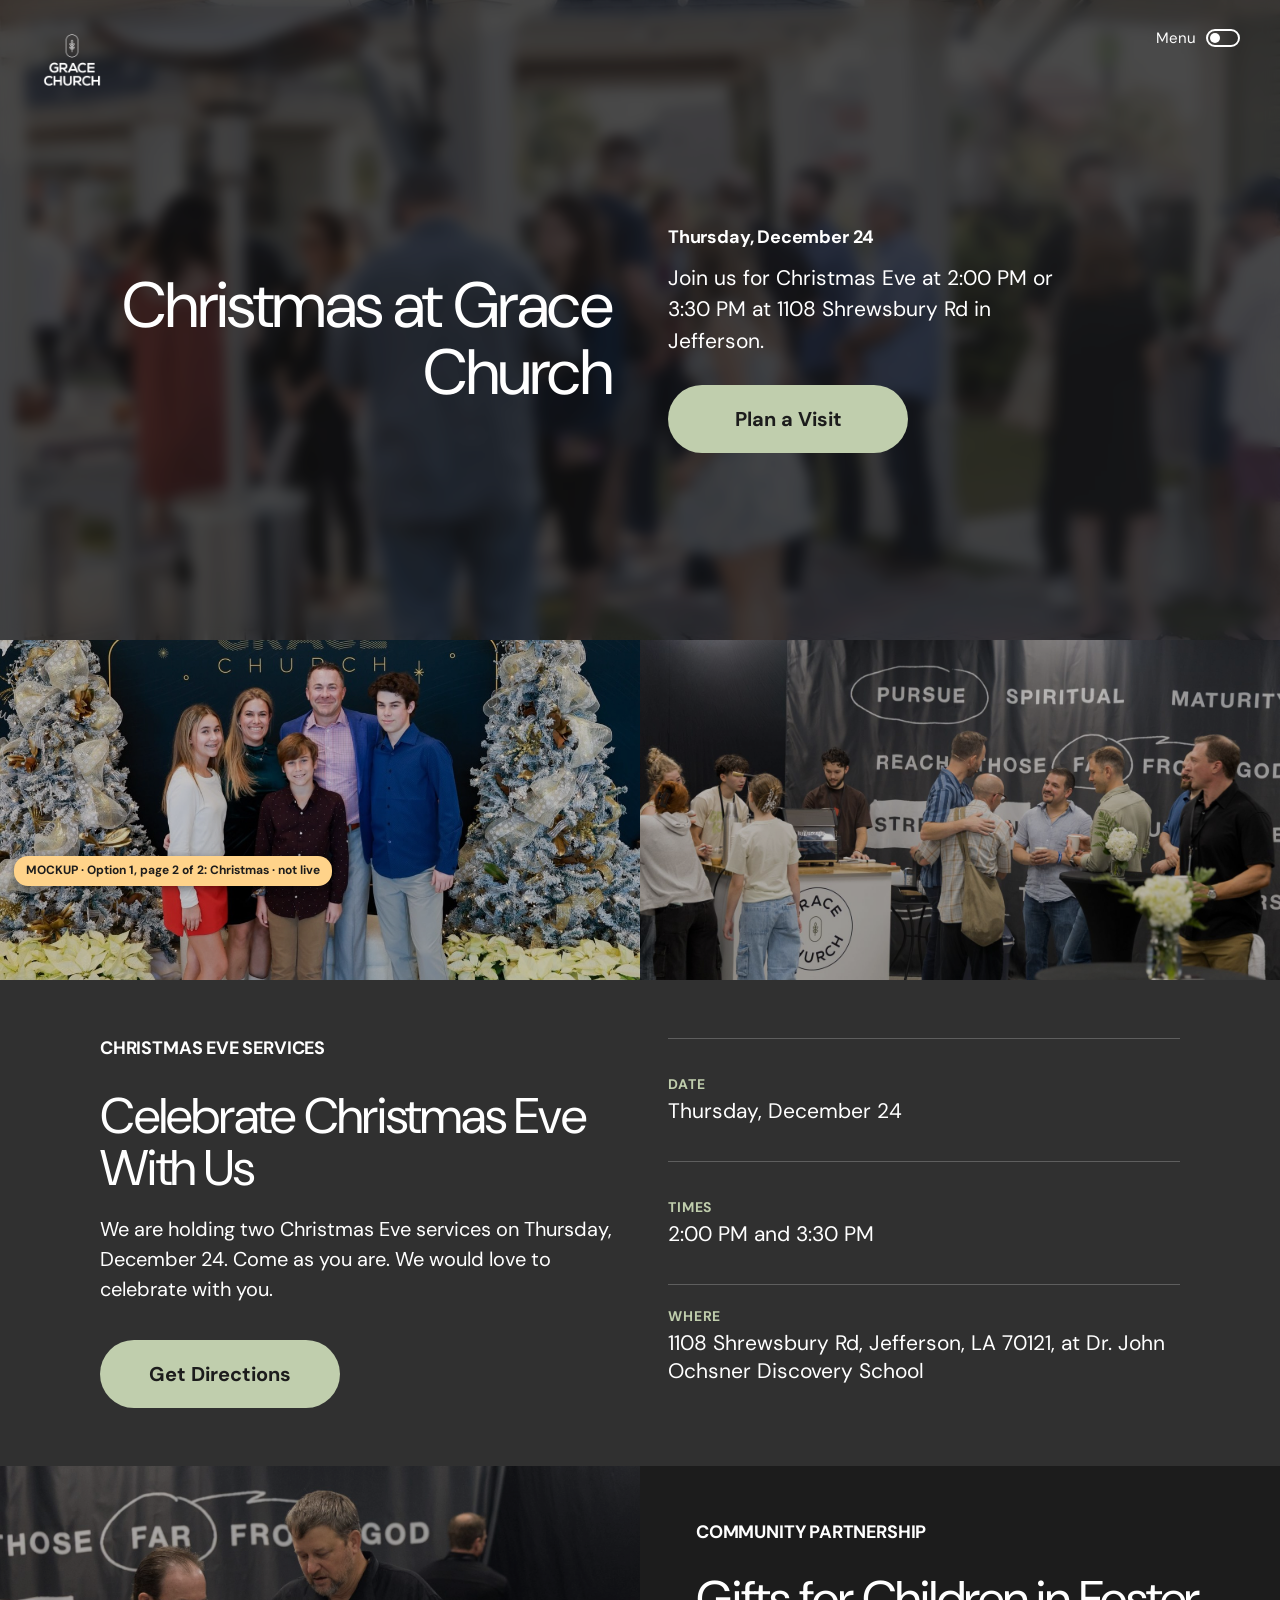
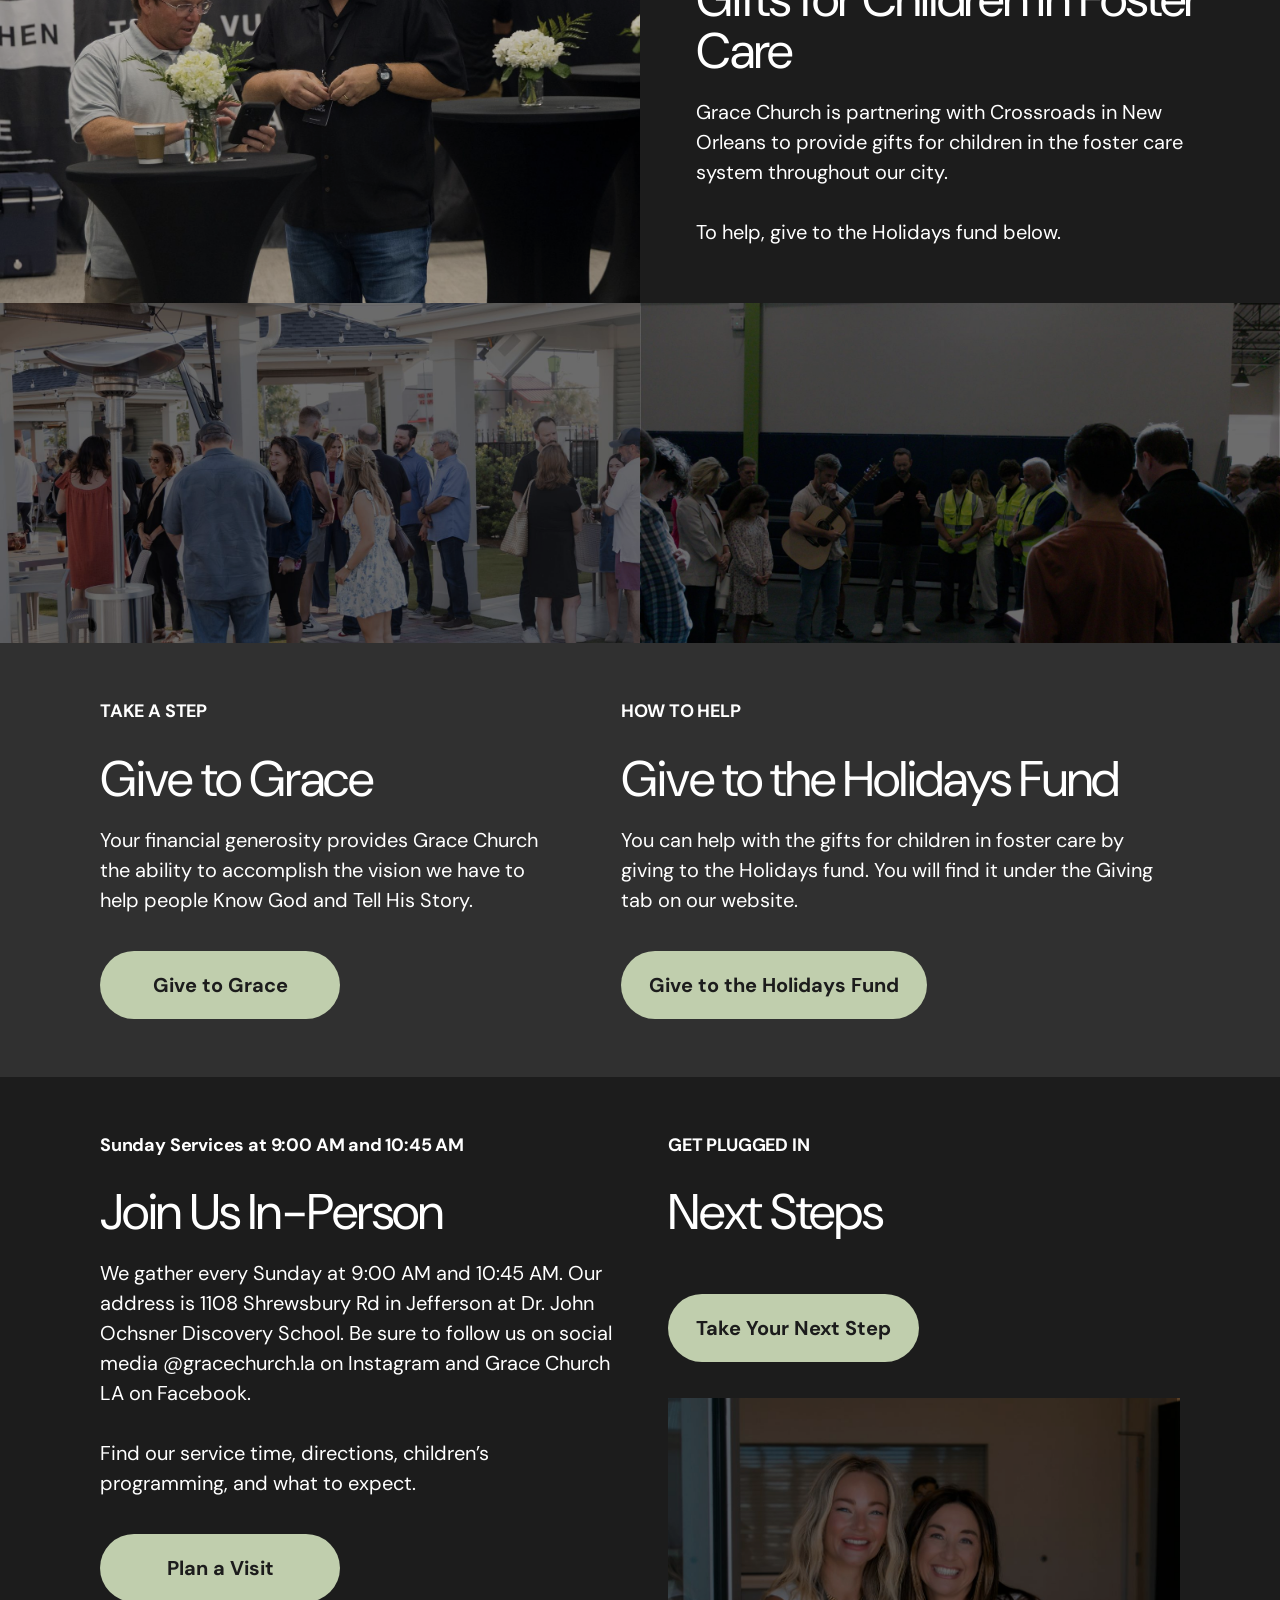
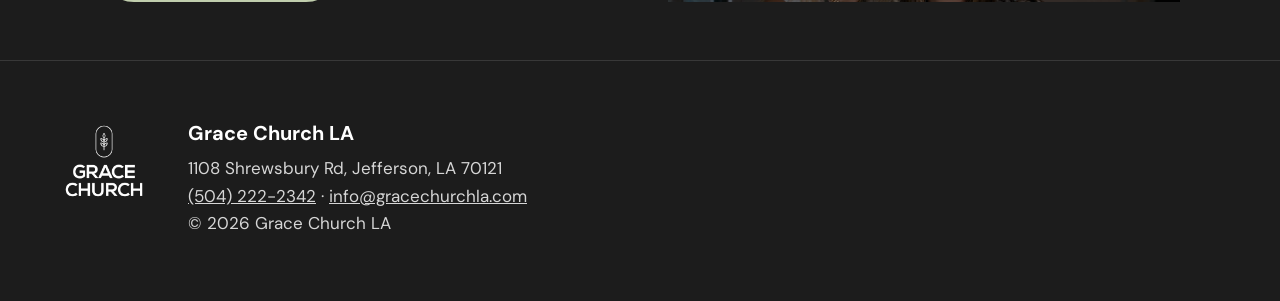
==== commit 983e2ded: "Use different photos in the Give strip so no photo repeats back to back Co-Authored-By: Claude Sonne" ====
--- a/option1-page2-christmas.html
+++ b/option1-page2-christmas.html
@@ -9,8 +9,8 @@
 <link rel="preconnect" href="https://fonts.googleapis.com">
 <link rel="preconnect" href="https://fonts.gstatic.com" crossorigin>
 <link href="https://fonts.googleapis.com/css2?family=DM+Sans:wght@400;500;700&display=swap" rel="stylesheet">
-<link rel="stylesheet" href="style.css?v=11">
-<link rel="stylesheet" href="style2.css?v=11">
+<link rel="stylesheet" href="style.css?v=12">
+<link rel="stylesheet" href="style2.css?v=12">
 </head>
 <body>
 <header class="hero">
@@ -29,7 +29,7 @@
 </header>
 <section class="band"><div class="strip"><div class="ph"><img src="img/christmas-backdrop.jpg" alt=""></div><div class="ph"><img src="img/hero-a-s.jpg" alt=""></div></div><div class="cols"><div><div class="eyebrow caps">Christmas Eve Services</div><h2>Celebrate Christmas Eve With Us</h2><p>We are holding two Christmas Eve services on Thursday, December 24. Come as you are. We would love to celebrate with you.</p><a class="btn" href="https://www.google.com/maps/search/?api=1&query=1108+Shrewsbury+Rd+Jefferson+LA+70121">Get Directions</a></div><div class="factscol"><ul class="facts"><li><b>Date</b><span>Thursday, December 24</span></li><li><b>Times</b><span>2:00 PM and 3:30 PM</span></li><li><b>Where</b><span>1108 Shrewsbury Rd, Jefferson, LA 70121, at Dr. John Ochsner Discovery School</span></li></ul></div></div></section><section class="split"><div class="pic"><img src="img/conversation-s.jpg" alt=""></div><div class="txt"><div class="eyebrow caps">Community Partnership</div><h2>Gifts for Children in Foster Care</h2><p>Grace Church is partnering with Crossroads in New Orleans to provide gifts for children in the foster care system throughout our city.</p><p>To help, give to the Holidays fund below.</p></div></section>
 <section class="band hp give">
-  <div class="strip"><img src="img/conversation-s.jpg" alt=""><img src="img/hero-a-s.jpg" alt=""></div>
+  <div class="strip"><img src="img/hero-b-s.jpg" alt=""><img src="img/worship-s.jpg" alt=""></div>
   <div class="cols">
     <div>
       <div class="eyebrow caps">Take a Step</div>
